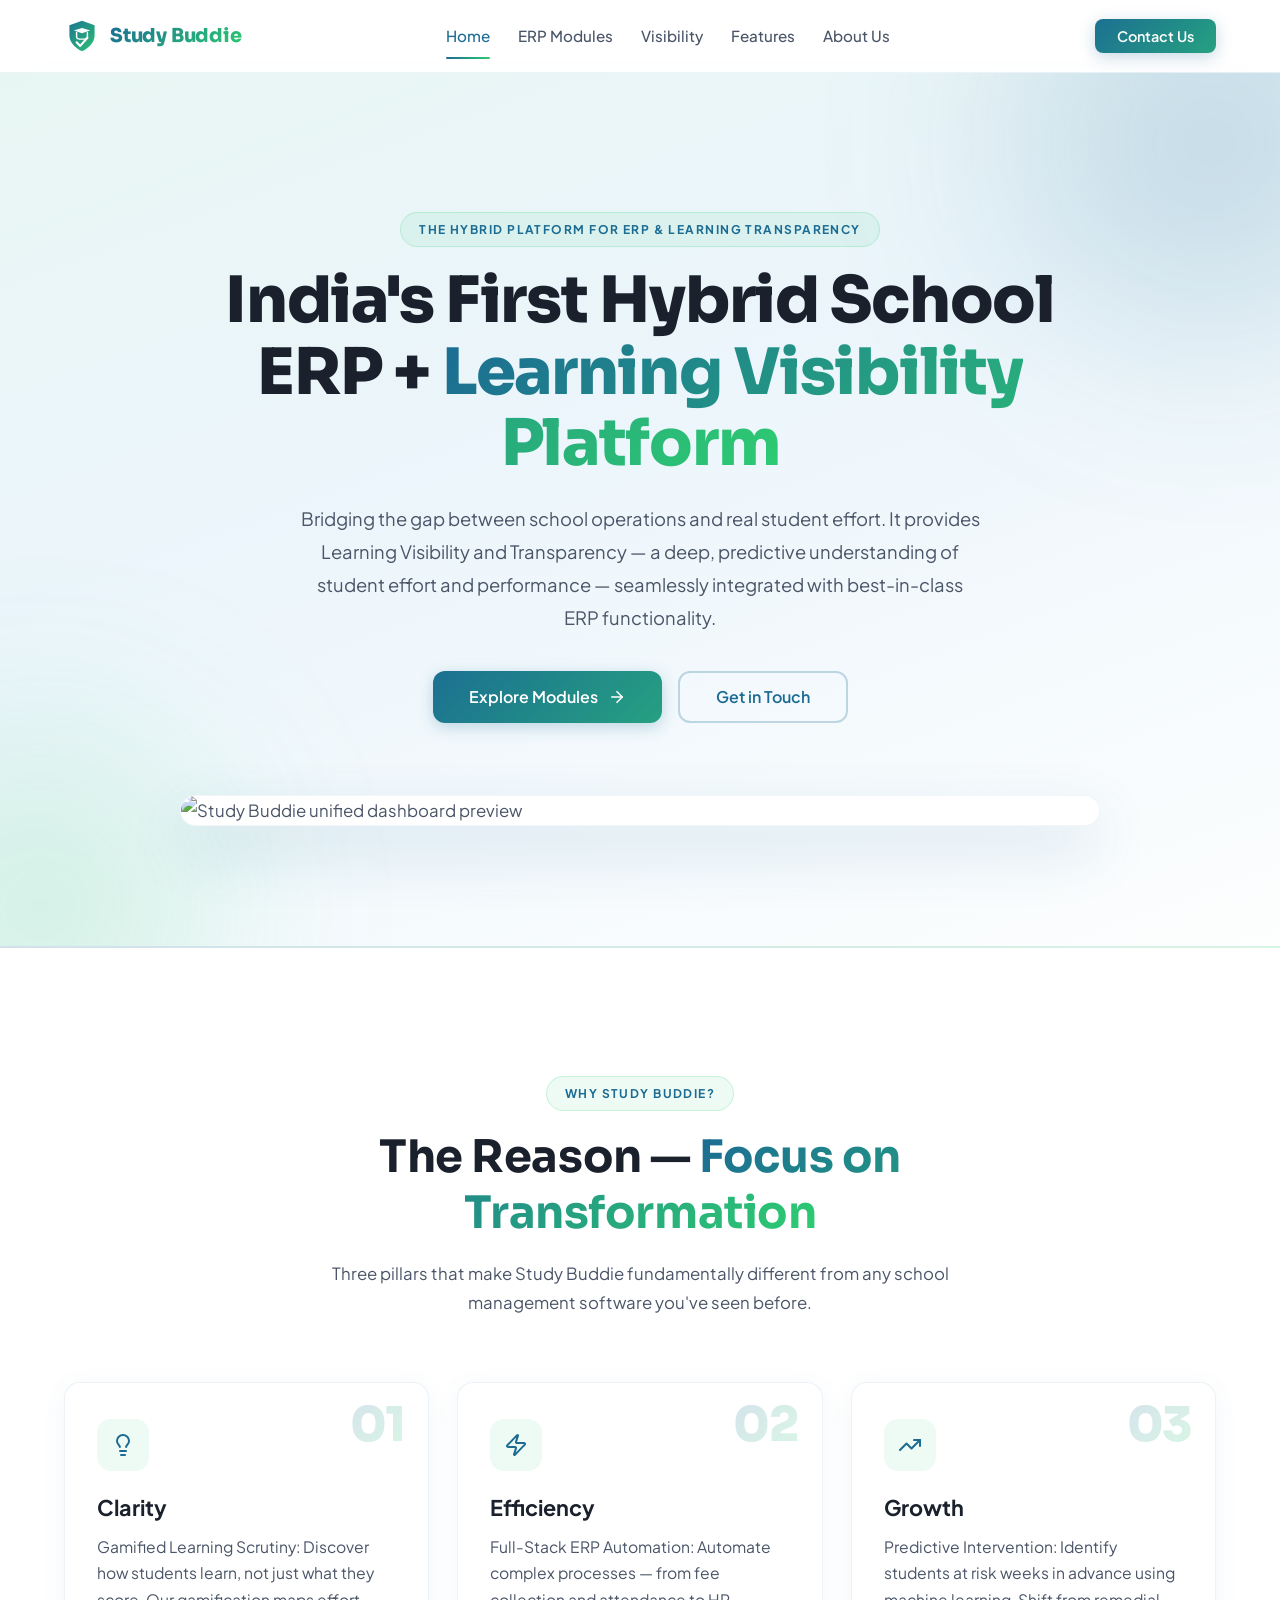
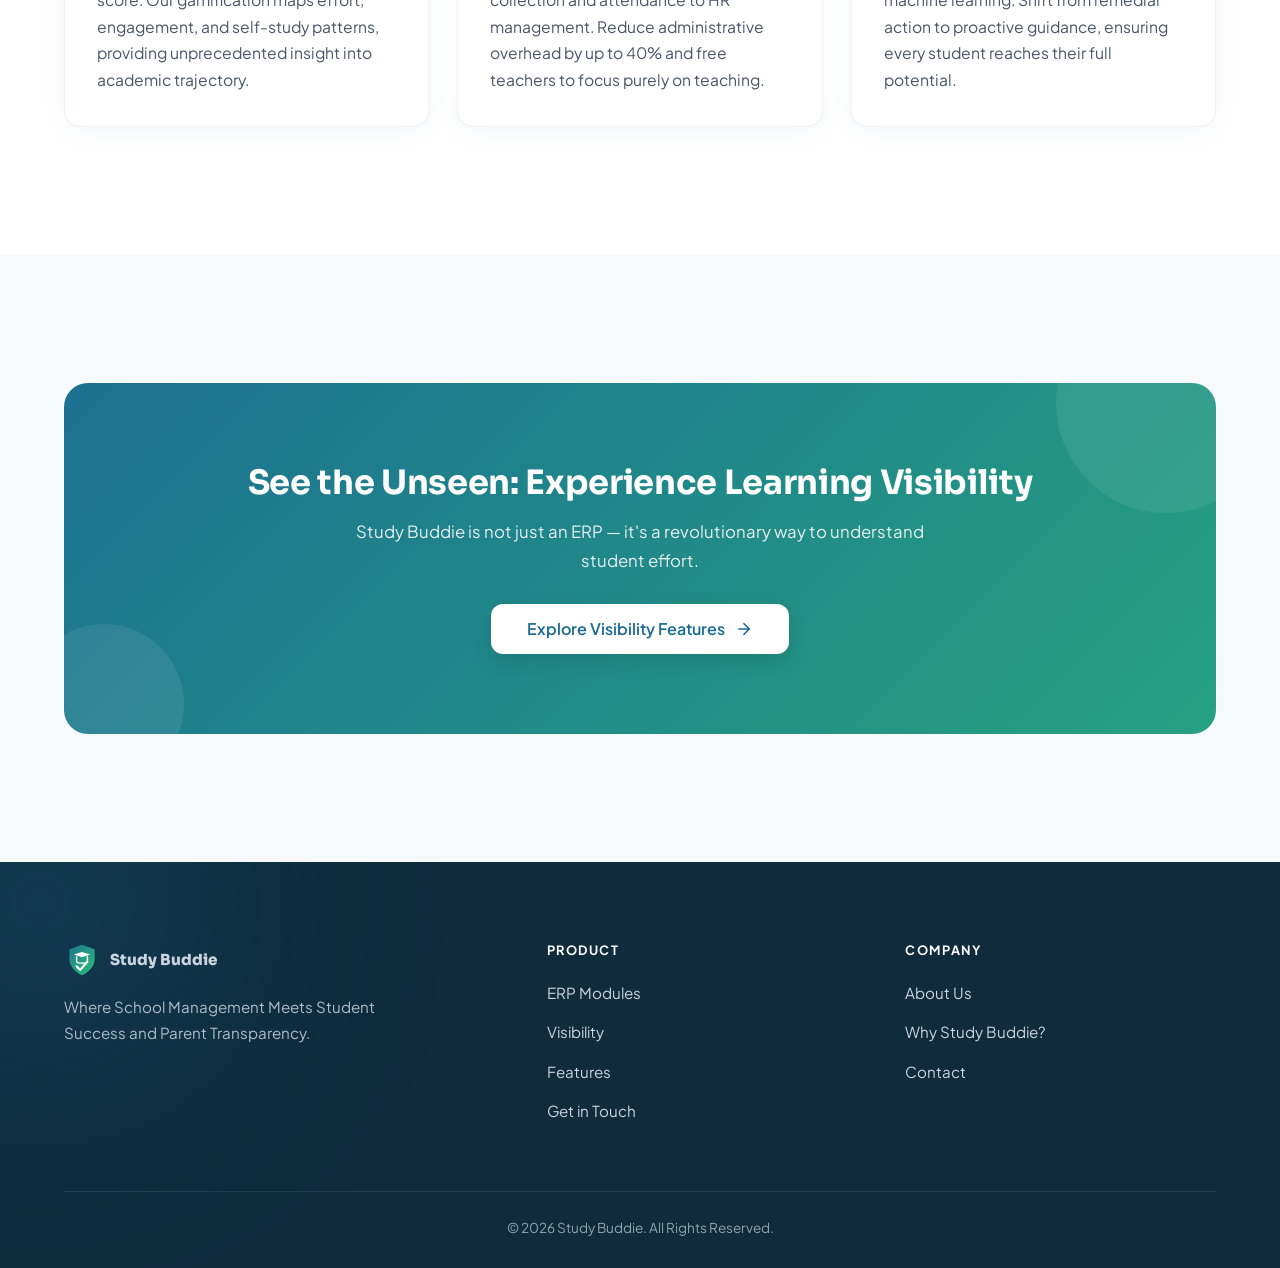
==== index.html @ caf09910 "Styles updated" ====
<!DOCTYPE html>
<html lang="en">
<head>
    <meta charset="UTF-8" />
    <meta name="viewport" content="width=device-width, initial-scale=1.0" />
    <title>Study Buddie | India's First Hybrid School ERP + Learning Visibility Platform</title>
    <meta name="description" content="India's first hybrid School ERP + Learning Visibility Platform, bridging the gap between school operations and real student effort for better clarity, efficiency, and growth." />
    <meta name="keywords" content="School ERP, Learning Visibility, Education Platform, Student Management, Parent Transparency, Predictive Analytics, India" />
    <meta name="theme-color" content="#1B6B93" />
    <link rel="canonical" href="index.html" />

    <meta property="og:type" content="website" />
    <meta property="og:title" content="Study Buddie | Hybrid School ERP + Learning Visibility" />
    <meta property="og:description" content="Bridging the gap between school operations and real student effort." />
    <meta name="twitter:card" content="summary_large_image" />
    <meta name="twitter:title" content="Study Buddie | Hybrid School ERP + Learning Visibility" />
    <meta name="twitter:description" content="India's first hybrid School ERP + Learning Visibility Platform." />

    <link rel="preconnect" href="https://fonts.googleapis.com" />
    <link rel="preconnect" href="https://fonts.gstatic.com" crossorigin />
    <link href="https://fonts.googleapis.com/css2?family=Plus+Jakarta+Sans:wght@400;500;600;700;800&family=Sora:wght@700;800&display=swap" rel="stylesheet" />
    <link rel="stylesheet" href="css/style.css" />
</head>
<body>
    <!-- NAVBAR -->
    <nav class="navbar" id="navbar" aria-label="Main navigation">
        <div class="container">
            <div class="nav-inner">
                <a href="index.html" class="nav-brand" aria-label="Study Buddie home">
                    <svg class="brand-mark" viewBox="0 0 40 40" fill="none" aria-hidden="true">
                        <defs>
                            <linearGradient id="sb-grad" x1="0" y1="0" x2="40" y2="40" gradientUnits="userSpaceOnUse">
                                <stop offset="0" stop-color="#1B6B93" />
                                <stop offset="1" stop-color="#2ECC71" />
                            </linearGradient>
                        </defs>
                        <path d="M20 3 L34 8 V19 C34 27 28 33.5 20 37 C12 33.5 6 27 6 19 V8 Z" fill="url(#sb-grad)" />
                        <path d="M20 11 L29 14 L20 17 L11 14 Z" fill="#fff" />
                        <path d="M14 16 V21 C14 22.5 16.5 23.5 20 23.5 C23.5 23.5 26 22.5 26 21 V16" stroke="#fff" stroke-width="1.6" fill="none" stroke-linecap="round" />
                        <path d="M14 27 L18 31 L26 22" stroke="#fff" stroke-width="2.4" stroke-linecap="round" stroke-linejoin="round" fill="none" />
                    </svg>
                    <span class="gradient-text">Study Buddie</span>
                </a>

                <div class="nav-links" id="navMenu">
                    <a href="index.html" class="nav-link is-active">Home</a>
                    <a href="erp.html" class="nav-link">ERP Modules</a>
                    <a href="visibility.html" class="nav-link">Visibility</a>
                    <a href="features.html" class="nav-link">Features</a>
                    <a href="about.html" class="nav-link">About Us</a>
                </div>

                <a href="contact.html" class="btn btn-primary nav-cta">Contact Us</a>

                <button class="nav-toggle" id="navToggle" aria-label="Toggle menu" aria-expanded="false">
                    <span></span><span></span><span></span>
                </button>
            </div>
        </div>
    </nav>

    <main>
        <!-- HERO -->
        <section class="hero hero--full">
            <span class="blob blob--blue blob--tr"></span>
            <span class="blob blob--green blob--bl"></span>

            <div class="container">
                <div class="hero-inner">
                    <span class="badge reveal" data-reveal-delay="100">The Hybrid Platform for ERP &amp; Learning Transparency</span>
                    <h1 class="hero-title reveal" data-reveal-delay="200">
                        India's First Hybrid School ERP +
                        <span class="gradient-text">Learning Visibility Platform</span>
                    </h1>
                    <p class="hero-subtitle reveal" data-reveal-delay="350">
                        Bridging the gap between school operations and real student effort. It provides Learning Visibility and Transparency &mdash; a deep, predictive understanding of student effort and performance &mdash; seamlessly integrated with best-in-class ERP functionality.
                    </p>
                    <div class="hero-actions reveal" data-reveal-delay="500">
                        <a href="erp.html" class="btn btn-primary">
                            Explore Modules
                            <svg class="arrow" width="18" height="18" viewBox="0 0 24 24" fill="none" stroke="currentColor" stroke-width="2.2" stroke-linecap="round" stroke-linejoin="round" aria-hidden="true"><path d="M5 12h14"/><path d="m12 5 7 7-7 7"/></svg>
                        </a>
                        <a href="contact.html" class="btn btn-outline">Get in Touch</a>
                    </div>
                </div>

                <div class="hero-image-wrap reveal-scale" data-reveal-delay="700">
                    <img src="images/Dashboard.webp" alt="Study Buddie unified dashboard preview" class="hero-image float" loading="eager" />
                </div>
            </div>
        </section>

        <div class="hero-divider"></div>

        <!-- WHY STUDY BUDDIE -->
        <section class="section section--white">
            <div class="container">
                <div class="section__head">
                    <span class="badge reveal">Why Study Buddie?</span>
                    <h2 class="section__title reveal" data-reveal-delay="120">
                        The Reason &mdash; <span class="gradient-text">Focus on Transformation</span>
                    </h2>
                    <p class="section__subtitle reveal" data-reveal-delay="220">
                        Three pillars that make Study Buddie fundamentally different from any school management software you've seen before.
                    </p>
                </div>

                <div class="why-grid" data-stagger>
                    <article class="why-card reveal">
                        <span class="why-num">01</span>
                        <span class="why-icon" aria-hidden="true">
                            <svg viewBox="0 0 24 24" fill="none" stroke="currentColor" stroke-width="2" stroke-linecap="round" stroke-linejoin="round"><path d="M9 18h6"/><path d="M10 22h4"/><path d="M15.09 14c.18-.98.65-1.74 1.41-2.5A4.65 4.65 0 0 0 18 8 6 6 0 0 0 6 8c0 1 .23 2.23 1.5 3.5A4.61 4.61 0 0 1 8.91 14"/></svg>
                        </span>
                        <h3 class="why-title">Clarity</h3>
                        <p class="why-text">Gamified Learning Scrutiny: Discover how students learn, not just what they score. Our gamification maps effort, engagement, and self-study patterns, providing unprecedented insight into academic trajectory.</p>
                    </article>

                    <article class="why-card reveal">
                        <span class="why-num">02</span>
                        <span class="why-icon" aria-hidden="true">
                            <svg viewBox="0 0 24 24" fill="none" stroke="currentColor" stroke-width="2" stroke-linecap="round" stroke-linejoin="round"><path d="M4 14a1 1 0 0 1-.78-1.63l9.9-10.2a.5.5 0 0 1 .86.46l-1.92 6.02A1 1 0 0 0 13 10h7a1 1 0 0 1 .78 1.63l-9.9 10.2a.5.5 0 0 1-.86-.46l1.92-6.02A1 1 0 0 0 11 14z"/></svg>
                        </span>
                        <h3 class="why-title">Efficiency</h3>
                        <p class="why-text">Full-Stack ERP Automation: Automate complex processes &mdash; from fee collection and attendance to HR management. Reduce administrative overhead by up to 40% and free teachers to focus purely on teaching.</p>
                    </article>

                    <article class="why-card reveal">
                        <span class="why-num">03</span>
                        <span class="why-icon" aria-hidden="true">
                            <svg viewBox="0 0 24 24" fill="none" stroke="currentColor" stroke-width="2" stroke-linecap="round" stroke-linejoin="round"><polyline points="22 7 13.5 15.5 8.5 10.5 2 17"/><polyline points="16 7 22 7 22 13"/></svg>
                        </span>
                        <h3 class="why-title">Growth</h3>
                        <p class="why-text">Predictive Intervention: Identify students at risk weeks in advance using machine learning. Shift from remedial action to proactive guidance, ensuring every student reaches their full potential.</p>
                    </article>
                </div>
            </div>
        </section>

        <!-- CTA BANNER -->
        <section class="section section--light">
            <div class="container">
                <div class="cta-banner reveal">
                    <h2>See the Unseen: Experience Learning Visibility</h2>
                    <p>Study Buddie is not just an ERP &mdash; it's a revolutionary way to understand student effort.</p>
                    <a href="visibility.html" class="btn btn-on-grad">
                        Explore Visibility Features
                        <svg class="arrow" width="18" height="18" viewBox="0 0 24 24" fill="none" stroke="currentColor" stroke-width="2.2" stroke-linecap="round" stroke-linejoin="round" aria-hidden="true"><path d="M5 12h14"/><path d="m12 5 7 7-7 7"/></svg>
                    </a>
                </div>
            </div>
        </section>
    </main>

    <!-- FOOTER -->
    <footer class="footer">
        <div class="container">
            <div class="footer-grid">
                <div class="footer-col">
                    <a href="index.html" class="footer-brand">
                        <svg class="brand-mark" viewBox="0 0 40 40" fill="none" aria-hidden="true">
                            <defs>
                                <linearGradient id="sb-grad-f" x1="0" y1="0" x2="40" y2="40" gradientUnits="userSpaceOnUse">
                                    <stop offset="0" stop-color="#1B6B93" />
                                    <stop offset="1" stop-color="#2ECC71" />
                                </linearGradient>
                            </defs>
                            <path d="M20 3 L34 8 V19 C34 27 28 33.5 20 37 C12 33.5 6 27 6 19 V8 Z" fill="url(#sb-grad-f)" />
                            <path d="M20 11 L29 14 L20 17 L11 14 Z" fill="#fff" />
                            <path d="M14 16 V21 C14 22.5 16.5 23.5 20 23.5 C23.5 23.5 26 22.5 26 21 V16" stroke="#fff" stroke-width="1.6" fill="none" stroke-linecap="round" />
                            <path d="M14 27 L18 31 L26 22" stroke="#fff" stroke-width="2.4" stroke-linecap="round" stroke-linejoin="round" fill="none" />
                        </svg>
                        Study Buddie
                    </a>
                    <p class="footer-tag">Where School Management Meets Student Success and Parent Transparency.</p>
                </div>
                <div class="footer-col">
                    <h4>Product</h4>
                    <ul>
                        <li><a href="erp.html">ERP Modules</a></li>
                        <li><a href="visibility.html">Visibility</a></li>
                        <li><a href="features.html">Features</a></li>
                        <li><a href="contact.html">Get in Touch</a></li>
                    </ul>
                </div>
                <div class="footer-col">
                    <h4>Company</h4>
                    <ul>
                        <li><a href="about.html">About Us</a></li>
                        <li><a href="about.html">Why Study Buddie?</a></li>
                        <li><a href="contact.html">Contact</a></li>
                    </ul>
                </div>
            </div>
            <div class="footer-bottom">
                &copy; <span id="year">2025</span> Study Buddie. All Rights Reserved.
            </div>
        </div>
    </footer>

    <script src="js/main.js" defer></script>
</body>
</html>
---- css/style.css ----
/* =========================================================
   Study Buddie — Global Stylesheet
   Brand: Blue (#1B6B93) → Green (#2ECC71) gradient
   ========================================================= */

/* ---------- Reset ---------- */
*,
*::before,
*::after {
    box-sizing: border-box;
    margin: 0;
    padding: 0;
}

html {
    scroll-behavior: smooth;
    -webkit-text-size-adjust: 100%;
}

img,
svg {
    display: block;
    max-width: 100%;
    height: auto;
}

a {
    color: inherit;
    text-decoration: none;
}

button {
    font-family: inherit;
    cursor: pointer;
    border: none;
    background: none;
}

ul {
    list-style: none;
}

/* ---------- Design Tokens ---------- */
:root {
    --primary-blue: #1B6B93;
    --primary-green: #2ECC71;

    --gradient-main: linear-gradient(135deg, #1B6B93 0%, #2ECC71 100%);
    --gradient-subtle: linear-gradient(135deg, #1B6B93 0%, #27AE60 50%, #2ECC71 100%);
    --gradient-hero: linear-gradient(160deg, #E8F6F3 0%, #EBF5FB 40%, #FDFEFE 100%);
    --gradient-glass: linear-gradient(135deg, rgba(27,107,147,0.03) 0%, rgba(46,204,113,0.03) 100%);

    --dark-heading: #1A202C;
    --dark-body: #4A5568;
    --muted-text: #A0AEC0;

    --section-bg-light: #F7FAFC;
    --section-bg-white: #FFFFFF;

    --card-bg: #FFFFFF;
    --card-border: rgba(27, 107, 147, 0.08);
    --card-shadow: 0 4px 24px rgba(27, 107, 147, 0.06);
    --card-shadow-hover: 0 12px 40px rgba(27, 107, 147, 0.12);

    --success-green: #2ECC71;
    --success-green-light: rgba(46, 204, 113, 0.08);

    --footer-bg: #0F2B3C;
    --footer-text: #CBD5E0;

    --radius-card: 16px;
    --radius-btn: 12px;
    --radius-pill: 100px;

    --container-w: 1200px;

    --ease-out-soft: cubic-bezier(0.16, 1, 0.3, 1);
    --ease-out-cta: cubic-bezier(0.25, 0.46, 0.45, 0.94);
}

/* ---------- Base ---------- */
body {
    font-family: 'Plus Jakarta Sans', system-ui, -apple-system, Segoe UI, Roboto, sans-serif;
    font-size: 1.05rem;
    line-height: 1.75;
    color: var(--dark-body);
    background: #fff;
    -webkit-font-smoothing: antialiased;
    -moz-osx-font-smoothing: grayscale;
    overflow-x: hidden;
    animation: pageIn 0.6s ease forwards;
}

@keyframes pageIn {
    from { opacity: 0; }
    to   { opacity: 1; }
}

h1, h2, h3, h4, h5, h6 {
    color: var(--dark-heading);
    font-weight: 700;
    line-height: 1.25;
}

p { margin: 0; }

::selection {
    background: rgba(27, 107, 147, 0.15);
    color: var(--primary-blue);
}

/* ---------- Layout helpers ---------- */
.container {
    width: 100%;
    max-width: var(--container-w);
    margin: 0 auto;
    padding: 0 24px;
}

.section {
    padding: clamp(80px, 10vw, 140px) 0;
    position: relative;
    overflow: hidden;
}

.section--light { background: var(--section-bg-light); }
.section--white { background: var(--section-bg-white); }

.section__head {
    text-align: center;
    max-width: 720px;
    margin: 0 auto 64px;
}

.section__head .badge { margin-bottom: 18px; }

.section__title {
    font-family: 'Sora', 'Plus Jakarta Sans', sans-serif;
    font-size: clamp(1.8rem, 3.5vw, 2.8rem);
    font-weight: 700;
    line-height: 1.25;
    letter-spacing: -0.01em;
    margin-bottom: 18px;
}

.section__subtitle {
    font-size: 1.05rem;
    color: var(--dark-body);
    line-height: 1.75;
    max-width: 680px;
    margin: 0 auto;
}

/* Decorative blobs */
.blob {
    position: absolute;
    border-radius: 50%;
    filter: blur(100px);
    pointer-events: none;
    z-index: 0;
}
.blob--blue {
    background: rgba(27, 107, 147, 0.18);
}
.blob--green {
    background: rgba(46, 204, 113, 0.18);
}
.blob--tr { top: -120px; right: -120px; width: 380px; height: 380px; }
.blob--bl { bottom: -120px; left: -120px; width: 320px; height: 320px; }
.blob--small { width: 220px; height: 220px; }

/* ---------- Typography helpers ---------- */
.gradient-text {
    background: linear-gradient(135deg, #1B6B93, #2ECC71);
    -webkit-background-clip: text;
    -webkit-text-fill-color: transparent;
    background-clip: text;
    color: transparent;
}

.eyebrow {
    font-size: 0.8rem;
    font-weight: 600;
    text-transform: uppercase;
    letter-spacing: 0.12em;
    color: var(--primary-blue);
}

/* Pill badge */
.badge {
    display: inline-flex;
    align-items: center;
    gap: 8px;
    background: var(--success-green-light);
    color: var(--primary-blue);
    font-size: 0.75rem;
    font-weight: 700;
    text-transform: uppercase;
    letter-spacing: 0.12em;
    padding: 6px 18px;
    border-radius: var(--radius-pill);
    border: 1px solid rgba(46, 204, 113, 0.2);
    animation: glowPulse 2.6s ease-in-out infinite;
}

@keyframes glowPulse {
    0%, 100% { box-shadow: 0 0 0 0 rgba(46, 204, 113, 0.30); }
    50%      { box-shadow: 0 0 0 12px rgba(46, 204, 113, 0.00); }
}

/* ---------- Buttons ---------- */
.btn {
    display: inline-flex;
    align-items: center;
    justify-content: center;
    gap: 10px;
    padding: 16px 36px;
    border-radius: var(--radius-btn);
    font-weight: 600;
    font-size: 1rem;
    line-height: 1;
    cursor: pointer;
    transition: transform 0.4s var(--ease-out-cta),
                box-shadow 0.4s var(--ease-out-cta),
                background-position 0.6s ease,
                color 0.3s ease;
    position: relative;
    overflow: hidden;
    white-space: nowrap;
}

.btn-primary {
    background: linear-gradient(135deg, #1B6B93 0%, #2ECC71 100%);
    background-size: 200% 200%;
    background-position: 0% 50%;
    color: #fff;
    box-shadow: 0 4px 16px rgba(27, 107, 147, 0.25);
}

.btn-primary::before {
    content: '';
    position: absolute;
    top: 0;
    left: -120%;
    width: 60%;
    height: 100%;
    background: linear-gradient(120deg, transparent, rgba(255, 255, 255, 0.35), transparent);
    transform: skewX(-20deg);
    transition: left 0.7s ease;
}

.btn-primary:hover {
    transform: translateY(-3px);
    box-shadow: 0 10px 32px rgba(27, 107, 147, 0.35);
    background-position: 100% 50%;
}

.btn-primary:hover::before { left: 130%; }

.btn-primary:active { transform: translateY(-1px) scale(0.99); }

.btn-outline {
    background: transparent;
    color: var(--primary-blue);
    border: 2px solid rgba(27, 107, 147, 0.25);
}

.btn-outline:hover {
    background: var(--gradient-glass);
    border-color: var(--primary-blue);
    transform: translateY(-2px);
    box-shadow: 0 6px 20px rgba(27, 107, 147, 0.10);
}

.btn-on-grad {
    background: #fff;
    color: var(--primary-blue);
    box-shadow: 0 6px 20px rgba(0, 0, 0, 0.12);
}

.btn-on-grad:hover {
    transform: translateY(-3px) scale(1.02);
    box-shadow: 0 12px 32px rgba(0, 0, 0, 0.18);
}

.btn-block { width: 100%; }

.btn .arrow { transition: transform 0.3s ease; }
.btn:hover .arrow { transform: translateX(4px); }

/* "Learn More" gradient link */
.link-arrow {
    display: inline-flex;
    align-items: center;
    gap: 8px;
    font-weight: 600;
    background: linear-gradient(135deg, #1B6B93, #2ECC71);
    -webkit-background-clip: text;
    -webkit-text-fill-color: transparent;
    background-clip: text;
    transition: gap 0.3s ease;
}
.link-arrow svg { stroke: var(--primary-green); transition: transform 0.3s ease; }
.link-arrow:hover { gap: 14px; }
.link-arrow:hover svg { transform: translateX(4px); }

/* ---------- Reveal animations ---------- */
.reveal {
    opacity: 0;
    transform: translateY(40px);
    transition: opacity 0.8s var(--ease-out-soft),
                transform 0.8s var(--ease-out-soft);
}
.reveal.visible {
    opacity: 1;
    transform: translateY(0);
}

.reveal-left {
    opacity: 0;
    transform: translateX(-40px);
    transition: opacity 0.8s var(--ease-out-soft),
                transform 0.8s var(--ease-out-soft);
}
.reveal-left.visible {
    opacity: 1;
    transform: translateX(0);
}

.reveal-right {
    opacity: 0;
    transform: translateX(40px);
    transition: opacity 0.8s var(--ease-out-soft),
                transform 0.8s var(--ease-out-soft);
}
.reveal-right.visible {
    opacity: 1;
    transform: translateX(0);
}

.reveal-scale {
    opacity: 0;
    transform: scale(0.94);
    transition: opacity 0.8s var(--ease-out-soft),
                transform 0.8s var(--ease-out-soft);
}
.reveal-scale.visible {
    opacity: 1;
    transform: scale(1);
}

/* ---------- Float animation ---------- */
@keyframes float {
    0%, 100% { transform: translateY(0); }
    50%      { transform: translateY(-14px); }
}
.float { animation: float 5s ease-in-out infinite; }

/* ---------- Navbar ---------- */
.navbar {
    position: fixed;
    top: 0;
    left: 0;
    width: 100%;
    z-index: 1000;
    background: rgba(255, 255, 255, 0.78);
    backdrop-filter: saturate(180%) blur(20px);
    -webkit-backdrop-filter: saturate(180%) blur(20px);
    border-bottom: 1px solid rgba(27, 107, 147, 0.06);
    transition: box-shadow 0.3s ease, background 0.3s ease;
}
.navbar.is-scrolled {
    background: rgba(255, 255, 255, 0.92);
    box-shadow: 0 2px 20px rgba(0, 0, 0, 0.06);
}
.nav-inner {
    display: flex;
    align-items: center;
    justify-content: space-between;
    height: 72px;
}
.nav-brand {
    display: inline-flex;
    align-items: center;
    gap: 10px;
    font-family: 'Sora', 'Plus Jakarta Sans', sans-serif;
    font-weight: 800;
    font-size: 1.2rem;
    letter-spacing: -0.01em;
}
.nav-brand .brand-mark {
    width: 36px;
    height: 36px;
    flex: 0 0 36px;
}
.nav-links {
    display: flex;
    align-items: center;
    gap: 28px;
}
.nav-link {
    position: relative;
    color: var(--dark-body);
    font-weight: 500;
    font-size: 0.95rem;
    padding: 6px 0;
    transition: color 0.25s ease;
}
.nav-link::after {
    content: '';
    position: absolute;
    left: 0;
    bottom: -4px;
    width: 100%;
    height: 2px;
    background: var(--gradient-main);
    transform: scaleX(0);
    transform-origin: left center;
    transition: transform 0.35s var(--ease-out-soft);
    border-radius: 2px;
}
.nav-link:hover,
.nav-link.is-active {
    color: var(--primary-blue);
}
.nav-link:hover::after,
.nav-link.is-active::after {
    transform: scaleX(1);
}
.nav-cta {
    padding: 10px 22px;
    border-radius: 8px;
    font-size: 0.9rem;
}

/* Hamburger */
.nav-toggle {
    display: none;
    width: 40px;
    height: 40px;
    position: relative;
    z-index: 1100;
}
.nav-toggle span {
    position: absolute;
    left: 9px;
    right: 9px;
    height: 2px;
    background: var(--dark-heading);
    border-radius: 2px;
    transition: transform 0.4s var(--ease-out-cta), top 0.3s ease, opacity 0.2s ease;
}
.nav-toggle span:nth-child(1) { top: 13px; }
.nav-toggle span:nth-child(2) { top: 19px; }
.nav-toggle span:nth-child(3) { top: 25px; }
.nav-toggle.is-open span:nth-child(1) { top: 19px; transform: rotate(45deg); }
.nav-toggle.is-open span:nth-child(2) { opacity: 0; }
.nav-toggle.is-open span:nth-child(3) { top: 19px; transform: rotate(-45deg); }

/* Push content below fixed nav */
main { padding-top: 72px; }

/* ---------- Hero ---------- */
.hero {
    position: relative;
    background: var(--gradient-hero);
    padding: clamp(80px, 12vw, 140px) 0 clamp(60px, 10vw, 120px);
    overflow: hidden;
}
.hero--full {
    min-height: calc(100vh - 72px);
    display: flex;
    align-items: center;
}
.hero--compact {
    min-height: 50vh;
    display: flex;
    align-items: center;
    padding: clamp(80px, 10vw, 120px) 0 clamp(60px, 8vw, 100px);
}

.hero-inner {
    position: relative;
    z-index: 2;
    text-align: center;
    max-width: 880px;
    margin: 0 auto;
}

.hero-title {
    font-family: 'Sora', 'Plus Jakarta Sans', sans-serif;
    font-size: clamp(2.2rem, 5vw, 4rem);
    font-weight: 800;
    line-height: 1.12;
    letter-spacing: -0.02em;
    margin: 18px 0 22px;
}

.hero-subtitle {
    font-size: clamp(1rem, 1.6vw, 1.15rem);
    color: var(--dark-body);
    line-height: 1.8;
    max-width: 680px;
    margin: 0 auto 36px;
}

.hero-actions {
    display: inline-flex;
    flex-wrap: wrap;
    justify-content: center;
    gap: 16px;
}

.hero-image-wrap {
    position: relative;
    z-index: 2;
    max-width: 920px;
    margin: 72px auto 0;
}
.hero-image {
    width: 100%;
    border-radius: var(--radius-card);
    box-shadow: 0 24px 60px rgba(27, 107, 147, 0.16);
    background: #fff;
    border: 1px solid rgba(27, 107, 147, 0.06);
}

.hero-divider {
    height: 2px;
    width: 100%;
    background: var(--gradient-main);
    opacity: 0.2;
}

/* ---------- 3-column "Why" cards ---------- */
.why-grid {
    display: grid;
    grid-template-columns: repeat(3, 1fr);
    gap: 28px;
}

.why-card {
    position: relative;
    background: var(--card-bg);
    border: 1px solid var(--card-border);
    border-radius: var(--radius-card);
    padding: 36px 32px 32px;
    overflow: hidden;
    transition: transform 0.4s var(--ease-out-cta),
                box-shadow 0.4s var(--ease-out-cta),
                border-color 0.3s ease;
    box-shadow: var(--card-shadow);
}
.why-card::before {
    content: '';
    position: absolute;
    inset: 0 0 auto 0;
    height: 3px;
    background: var(--gradient-main);
    transform: scaleX(0);
    transform-origin: left center;
    transition: transform 0.45s var(--ease-out-cta);
}
.why-card:hover {
    transform: translateY(-8px);
    box-shadow: var(--card-shadow-hover);
}
.why-card:hover::before { transform: scaleX(1); }
.why-card:hover .why-icon { transform: scale(1.08); }

.why-card .why-num {
    position: absolute;
    top: 18px;
    right: 24px;
    font-family: 'Sora', sans-serif;
    font-size: 3rem;
    font-weight: 800;
    line-height: 1;
    background: linear-gradient(135deg, #1B6B93, #2ECC71);
    -webkit-background-clip: text;
    -webkit-text-fill-color: transparent;
    background-clip: text;
    opacity: 0.18;
    letter-spacing: -0.04em;
}

.why-icon {
    width: 52px;
    height: 52px;
    display: inline-flex;
    align-items: center;
    justify-content: center;
    border-radius: 14px;
    background: var(--success-green-light);
    color: var(--primary-blue);
    margin-bottom: 22px;
    transition: transform 0.4s var(--ease-out-cta), background 0.3s ease;
}
.why-icon svg { width: 24px; height: 24px; }

.why-title {
    font-size: 1.35rem;
    font-weight: 700;
    line-height: 1.35;
    margin-bottom: 12px;
}
.why-text {
    font-size: 0.98rem;
    color: var(--dark-body);
    line-height: 1.7;
}

/* ---------- CTA banner ---------- */
.cta-banner {
    position: relative;
    background: var(--gradient-main);
    background-size: 200% 200%;
    background-position: 0% 50%;
    color: #fff;
    border-radius: 24px;
    padding: clamp(48px, 7vw, 80px) clamp(28px, 6vw, 64px);
    text-align: center;
    overflow: hidden;
    transition: background-position 0.8s ease;
}
.cta-banner:hover { background-position: 100% 50%; }

.cta-banner::before,
.cta-banner::after {
    content: '';
    position: absolute;
    border-radius: 50%;
    background: rgba(255, 255, 255, 0.08);
    pointer-events: none;
    animation: float 9s ease-in-out infinite;
}
.cta-banner::before {
    width: 220px; height: 220px;
    top: -90px; right: -60px;
}
.cta-banner::after {
    width: 160px; height: 160px;
    bottom: -50px; left: -40px;
    animation-delay: -3s;
}

.cta-banner h2 {
    color: #fff;
    font-family: 'Sora', sans-serif;
    font-size: clamp(1.6rem, 3vw, 2.1rem);
    font-weight: 700;
    line-height: 1.2;
    letter-spacing: -0.01em;
    margin-bottom: 14px;
    position: relative;
    z-index: 2;
}
.cta-banner p {
    color: rgba(255, 255, 255, 0.88);
    max-width: 580px;
    margin: 0 auto 28px;
    position: relative;
    z-index: 2;
    font-size: 1.05rem;
}
.cta-banner .btn { position: relative; z-index: 2; }

/* ---------- Module / Feature alternating ---------- */
.module {
    padding: clamp(80px, 10vw, 130px) 0;
    position: relative;
    overflow: hidden;
}
.module--light { background: var(--section-bg-light); }

.module-grid {
    display: grid;
    grid-template-columns: 1fr 1fr;
    gap: 60px;
    align-items: center;
}
.module--reverse .module-grid {
    grid-template-areas: "text image";
}
.module--reverse .module-grid .module-text { grid-area: text; }
.module--reverse .module-grid .module-image { grid-area: image; }

.module-image {
    position: relative;
    border-radius: var(--radius-card);
    overflow: hidden;
    box-shadow: 0 16px 48px rgba(27, 107, 147, 0.10);
    background: #fff;
    border: 1px solid rgba(27, 107, 147, 0.06);
    transition: transform 0.5s var(--ease-out-cta);
}
.module-image:hover { transform: scale(1.02); }
.module-image img {
    width: 100%;
    height: 100%;
    object-fit: cover;
    aspect-ratio: 4 / 3;
}

.module-text {
    position: relative;
    padding: 8px 0;
}

.module-text .badge { margin-bottom: 18px; }

.module-title {
    font-family: 'Sora', sans-serif;
    font-size: clamp(1.5rem, 2.6vw, 2rem);
    font-weight: 700;
    line-height: 1.25;
    letter-spacing: -0.01em;
    margin-bottom: 16px;
}

.module-desc {
    color: var(--dark-body);
    font-size: 1rem;
    line-height: 1.8;
    margin-bottom: 24px;
}

.feature-list {
    margin-bottom: 28px;
}
.feature-list li {
    display: flex;
    gap: 14px;
    align-items: flex-start;
    padding: 7px 0;
    font-size: 0.97rem;
    font-weight: 500;
    color: var(--dark-heading);
    line-height: 1.6;
}
.feature-list .check {
    flex: 0 0 24px;
    width: 24px;
    height: 24px;
    border-radius: 50%;
    background: var(--success-green-light);
    color: var(--success-green);
    display: inline-flex;
    align-items: center;
    justify-content: center;
    margin-top: 2px;
}
.feature-list .check svg { width: 14px; height: 14px; stroke-width: 3; }

.module--watermark { position: relative; }
.module-watermark {
    position: absolute;
    top: -10px;
    right: 0;
    font-family: 'Sora', sans-serif;
    font-size: 8rem;
    font-weight: 800;
    line-height: 1;
    background: linear-gradient(135deg, #1B6B93, #2ECC71);
    -webkit-background-clip: text;
    -webkit-text-fill-color: transparent;
    background-clip: text;
    opacity: 0.06;
    pointer-events: none;
    letter-spacing: -0.05em;
    z-index: 0;
}
.module-text > * { position: relative; z-index: 1; }

/* ---------- Features grid ---------- */
.features-grid {
    display: grid;
    grid-template-columns: repeat(3, 1fr);
    gap: 28px;
}

.feature-card {
    position: relative;
    background: var(--card-bg);
    border: 1px solid var(--card-border);
    border-radius: var(--radius-card);
    padding: 36px 28px 32px;
    transition: transform 0.4s var(--ease-out-cta),
                box-shadow 0.4s var(--ease-out-cta);
    box-shadow: var(--card-shadow);
}
.feature-card:hover {
    transform: translateY(-6px);
    box-shadow: var(--card-shadow-hover);
}
.feature-card:hover .feature-icon {
    background: var(--gradient-main);
    color: #fff;
}

.feature-icon {
    width: 56px;
    height: 56px;
    display: inline-flex;
    align-items: center;
    justify-content: center;
    border-radius: 14px;
    background: linear-gradient(135deg, rgba(27,107,147,0.06) 0%, rgba(46,204,113,0.06) 100%);
    color: var(--primary-blue);
    margin-bottom: 22px;
    transition: background 0.4s ease, color 0.4s ease, transform 0.4s var(--ease-out-cta);
}
.feature-icon svg { width: 24px; height: 24px; }

.feature-card h3 {
    font-size: 1.15rem;
    font-weight: 700;
    margin-bottom: 10px;
    line-height: 1.35;
}
.feature-card p {
    font-size: 0.92rem;
    color: var(--dark-body);
    line-height: 1.7;
}

/* ---------- About ---------- */
.story {
    max-width: 800px;
    margin: 0 auto;
    position: relative;
    text-align: left;
}
.story::before {
    content: '\201C';
    position: absolute;
    top: -80px;
    left: -30px;
    font-family: 'Sora', serif;
    font-size: 12rem;
    line-height: 1;
    background: linear-gradient(135deg, #1B6B93, #2ECC71);
    -webkit-background-clip: text;
    -webkit-text-fill-color: transparent;
    background-clip: text;
    opacity: 0.08;
    pointer-events: none;
}
.story p {
    font-size: 1.1rem;
    line-height: 1.85;
    color: var(--dark-body);
    margin-bottom: 22px;
    position: relative;
    z-index: 1;
}

.mv-grid {
    display: grid;
    grid-template-columns: 1fr 1fr;
    gap: 28px;
}
.mv-card {
    background: var(--card-bg);
    border: 1px solid var(--card-border);
    border-radius: var(--radius-card);
    padding: 36px;
    box-shadow: var(--card-shadow);
    position: relative;
    transition: transform 0.4s var(--ease-out-cta), box-shadow 0.4s var(--ease-out-cta);
}
.mv-card::before {
    content: '';
    position: absolute;
    top: 0; bottom: 0; left: 0;
    width: 4px;
    border-radius: 4px 0 0 4px;
    transition: background 0.4s ease;
}
.mv-card--mission::before { background: var(--primary-blue); }
.mv-card--vision::before  { background: var(--primary-green); }
.mv-card:hover {
    transform: translateY(-6px);
    box-shadow: var(--card-shadow-hover);
}
.mv-card:hover::before { background: var(--gradient-main); }

.mv-icon {
    width: 48px;
    height: 48px;
    display: inline-flex;
    align-items: center;
    justify-content: center;
    border-radius: 12px;
    background: var(--success-green-light);
    color: var(--primary-blue);
    margin-bottom: 18px;
}
.mv-icon svg { width: 22px; height: 22px; }
.mv-label {
    font-size: 0.78rem;
    font-weight: 700;
    text-transform: uppercase;
    letter-spacing: 0.12em;
    color: var(--primary-blue);
    margin-bottom: 8px;
}
.mv-card h3 {
    font-family: 'Sora', sans-serif;
    font-size: 1.4rem;
    font-weight: 700;
    margin-bottom: 12px;
}
.mv-card p {
    font-size: 0.98rem;
    color: var(--dark-body);
    line-height: 1.75;
}

.founder {
    text-align: center;
    max-width: 480px;
    margin: 0 auto;
}
.founder-photo {
    width: 160px;
    height: 160px;
    margin: 0 auto 24px;
    border-radius: 50%;
    overflow: hidden;
    padding: 4px;
    background: var(--gradient-main);
    box-shadow: 0 8px 32px rgba(27, 107, 147, 0.18);
}
.founder-photo img {
    width: 100%;
    height: 100%;
    object-fit: cover;
    border-radius: 50%;
    background: #fff;
}
.founder-name {
    font-family: 'Sora', sans-serif;
    font-size: 1.5rem;
    font-weight: 700;
    margin-bottom: 4px;
}
.founder-role {
    color: var(--muted-text);
    font-size: 0.95rem;
    margin-bottom: 18px;
}
.founder-quote {
    font-style: italic;
    font-size: 1.05rem;
    background: linear-gradient(135deg, #1B6B93, #2ECC71);
    -webkit-background-clip: text;
    -webkit-text-fill-color: transparent;
    background-clip: text;
    margin-bottom: 22px;
}
.founder-social {
    display: inline-flex;
    align-items: center;
    justify-content: center;
    width: 40px;
    height: 40px;
    border-radius: 50%;
    background: var(--gradient-main);
    color: #fff;
    transition: transform 0.3s ease, box-shadow 0.3s ease;
}
.founder-social:hover {
    transform: scale(1.1);
    box-shadow: 0 8px 24px rgba(27, 107, 147, 0.28);
}
.founder-social svg { width: 18px; height: 18px; }

/* ---------- Contact ---------- */
.contact-grid {
    display: grid;
    grid-template-columns: 1.15fr 0.85fr;
    gap: 36px;
    align-items: start;
}

.contact-card {
    background: #fff;
    border: 1px solid var(--card-border);
    border-radius: var(--radius-card);
    padding: 40px;
    box-shadow: var(--card-shadow);
}

.contact-card h3 {
    font-family: 'Sora', sans-serif;
    font-size: 1.5rem;
    font-weight: 700;
    margin-bottom: 8px;
}
.contact-card .lede {
    color: var(--dark-body);
    margin-bottom: 28px;
    font-size: 0.95rem;
}

.field { margin-bottom: 18px; }
.field label {
    display: block;
    font-size: 0.85rem;
    font-weight: 600;
    color: var(--dark-heading);
    margin-bottom: 8px;
    letter-spacing: 0.01em;
}
.input,
.textarea {
    width: 100%;
    padding: 15px 18px;
    border: 2px solid rgba(27, 107, 147, 0.10);
    border-radius: 12px;
    font-family: inherit;
    font-size: 1rem;
    color: var(--dark-heading);
    background: #fff;
    transition: border-color 0.25s ease, box-shadow 0.25s ease, background 0.25s ease;
}
.textarea {
    min-height: 140px;
    resize: vertical;
    line-height: 1.6;
}
.input::placeholder,
.textarea::placeholder { color: var(--muted-text); }
.input:focus,
.textarea:focus {
    outline: none;
    border-color: var(--primary-blue);
    box-shadow: 0 0 0 4px rgba(27, 107, 147, 0.08);
}

.form-status {
    margin-top: 12px;
    font-size: 0.9rem;
    color: var(--success-green);
    min-height: 1.2em;
}

.info-card {
    background: var(--gradient-hero);
    border: 1px solid var(--card-border);
    border-radius: var(--radius-card);
    padding: 40px;
    box-shadow: var(--card-shadow);
}
.info-card h3 {
    font-family: 'Sora', sans-serif;
    font-size: 1.4rem;
    font-weight: 700;
    margin-bottom: 28px;
}

.info-item {
    display: flex;
    gap: 18px;
    align-items: flex-start;
    padding: 14px 0;
    border-bottom: 1px solid rgba(27, 107, 147, 0.08);
}
.info-item:last-child { border-bottom: none; }

.info-ico {
    flex: 0 0 48px;
    width: 48px;
    height: 48px;
    border-radius: 50%;
    background: var(--gradient-main);
    color: #fff;
    display: inline-flex;
    align-items: center;
    justify-content: center;
    box-shadow: 0 6px 18px rgba(27, 107, 147, 0.20);
}
.info-ico svg { width: 20px; height: 20px; }

.info-label {
    font-size: 0.78rem;
    font-weight: 700;
    text-transform: uppercase;
    letter-spacing: 0.10em;
    color: var(--muted-text);
    margin-bottom: 4px;
}
.info-value {
    font-weight: 600;
    color: var(--dark-heading);
    font-size: 1.02rem;
    line-height: 1.45;
    transition: color 0.2s ease;
}
a.info-value:hover { color: var(--primary-blue); }

/* ---------- Footer ---------- */
.footer {
    background: var(--footer-bg);
    color: var(--footer-text);
    padding: 80px 0 28px;
    position: relative;
    overflow: hidden;
}
.footer::before {
    content: '';
    position: absolute;
    top: -120px;
    left: -120px;
    width: 320px;
    height: 320px;
    background: rgba(27, 107, 147, 0.35);
    border-radius: 50%;
    filter: blur(120px);
    pointer-events: none;
}
.footer-grid {
    display: grid;
    grid-template-columns: 1.4fr 1fr 1fr;
    gap: 48px;
    position: relative;
    z-index: 1;
    margin-bottom: 56px;
}
.footer-brand {
    display: inline-flex;
    align-items: center;
    gap: 10px;
    color: #fff;
    font-family: 'Sora', sans-serif;
    font-weight: 800;
    font-size: 1.2rem;
    margin-bottom: 16px;
}
.footer-brand .brand-mark { width: 36px; height: 36px; }
.footer-tag {
    color: var(--footer-text);
    line-height: 1.7;
    max-width: 320px;
    font-size: 0.95rem;
    opacity: 0.85;
}

.footer-col h4 {
    color: #fff;
    font-size: 0.8rem;
    font-weight: 700;
    text-transform: uppercase;
    letter-spacing: 0.12em;
    margin-bottom: 20px;
}
.footer-col ul li { margin-bottom: 10px; }
.footer-col a {
    color: var(--footer-text);
    font-size: 0.95rem;
    transition: color 0.25s ease;
}
.footer-col a:hover { color: #fff; }

.footer-bottom {
    border-top: 1px solid rgba(255, 255, 255, 0.08);
    padding-top: 24px;
    text-align: center;
    font-size: 0.85rem;
    color: rgba(203, 213, 224, 0.7);
    position: relative;
    z-index: 1;
}

/* ---------- Responsive ---------- */
@media (max-width: 1024px) {
    .why-grid,
    .features-grid {
        grid-template-columns: repeat(2, 1fr);
    }
    .module-grid {
        grid-template-columns: 1fr;
        gap: 40px;
    }
    .module--reverse .module-grid {
        grid-template-areas: none;
    }
    .module--reverse .module-grid .module-text,
    .module--reverse .module-grid .module-image {
        grid-area: auto;
    }
    .module--reverse .module-image { order: -1; }
    .footer-grid {
        grid-template-columns: 1fr 1fr;
        gap: 36px;
    }
    .contact-grid {
        grid-template-columns: 1fr;
        gap: 28px;
    }
}

@media (max-width: 768px) {
    .nav-links {
        position: fixed;
        top: 0; left: 0;
        width: 100%;
        height: 100vh;
        background: rgba(255, 255, 255, 0.96);
        backdrop-filter: blur(20px);
        -webkit-backdrop-filter: blur(20px);
        flex-direction: column;
        justify-content: center;
        gap: 28px;
        transform: translateY(-100%);
        opacity: 0;
        pointer-events: none;
        transition: transform 0.5s var(--ease-out-cta), opacity 0.4s ease;
        z-index: 1050;
    }
    .nav-links.is-open {
        transform: translateY(0);
        opacity: 1;
        pointer-events: auto;
    }
    .nav-links .nav-link {
        font-size: 1.4rem;
        font-weight: 600;
        opacity: 0;
        transform: translateY(12px);
        transition: opacity 0.5s ease, transform 0.5s ease;
    }
    .nav-links.is-open .nav-link {
        opacity: 1;
        transform: translateY(0);
    }
    .nav-links.is-open .nav-link:nth-child(1) { transition-delay: 0.10s; }
    .nav-links.is-open .nav-link:nth-child(2) { transition-delay: 0.16s; }
    .nav-links.is-open .nav-link:nth-child(3) { transition-delay: 0.22s; }
    .nav-links.is-open .nav-link:nth-child(4) { transition-delay: 0.28s; }
    .nav-links.is-open .nav-link:nth-child(5) { transition-delay: 0.34s; }
    .nav-cta { display: none; }
    .nav-toggle { display: block; }

    .why-grid,
    .features-grid,
    .mv-grid {
        grid-template-columns: 1fr;
    }

    .footer-grid {
        grid-template-columns: 1fr;
        gap: 32px;
        text-align: center;
    }
    .footer-tag { margin: 0 auto; }
    .footer-brand { justify-content: center; }

    .section { padding: 70px 0; }
    .section__head { margin-bottom: 44px; }

    .hero-actions { gap: 12px; flex-direction: column; width: 100%; }
    .hero-actions .btn { width: 100%; }

    .module-grid { gap: 32px; }
    .module-watermark { font-size: 5rem; }

    .why-card,
    .feature-card,
    .mv-card,
    .contact-card,
    .info-card {
        padding: 28px 22px;
    }

    .cta-banner { padding: 48px 22px; border-radius: 18px; }
}

@media (prefers-reduced-motion: reduce) {
    *,
    *::before,
    *::after {
        animation-duration: 0.001ms !important;
        animation-iteration-count: 1 !important;
        transition-duration: 0.001ms !important;
        scroll-behavior: auto !important;
    }
    .reveal,
    .reveal-left,
    .reveal-right,
    .reveal-scale {
        opacity: 1 !important;
        transform: none !important;
    }
    .float { animation: none !important; }
}
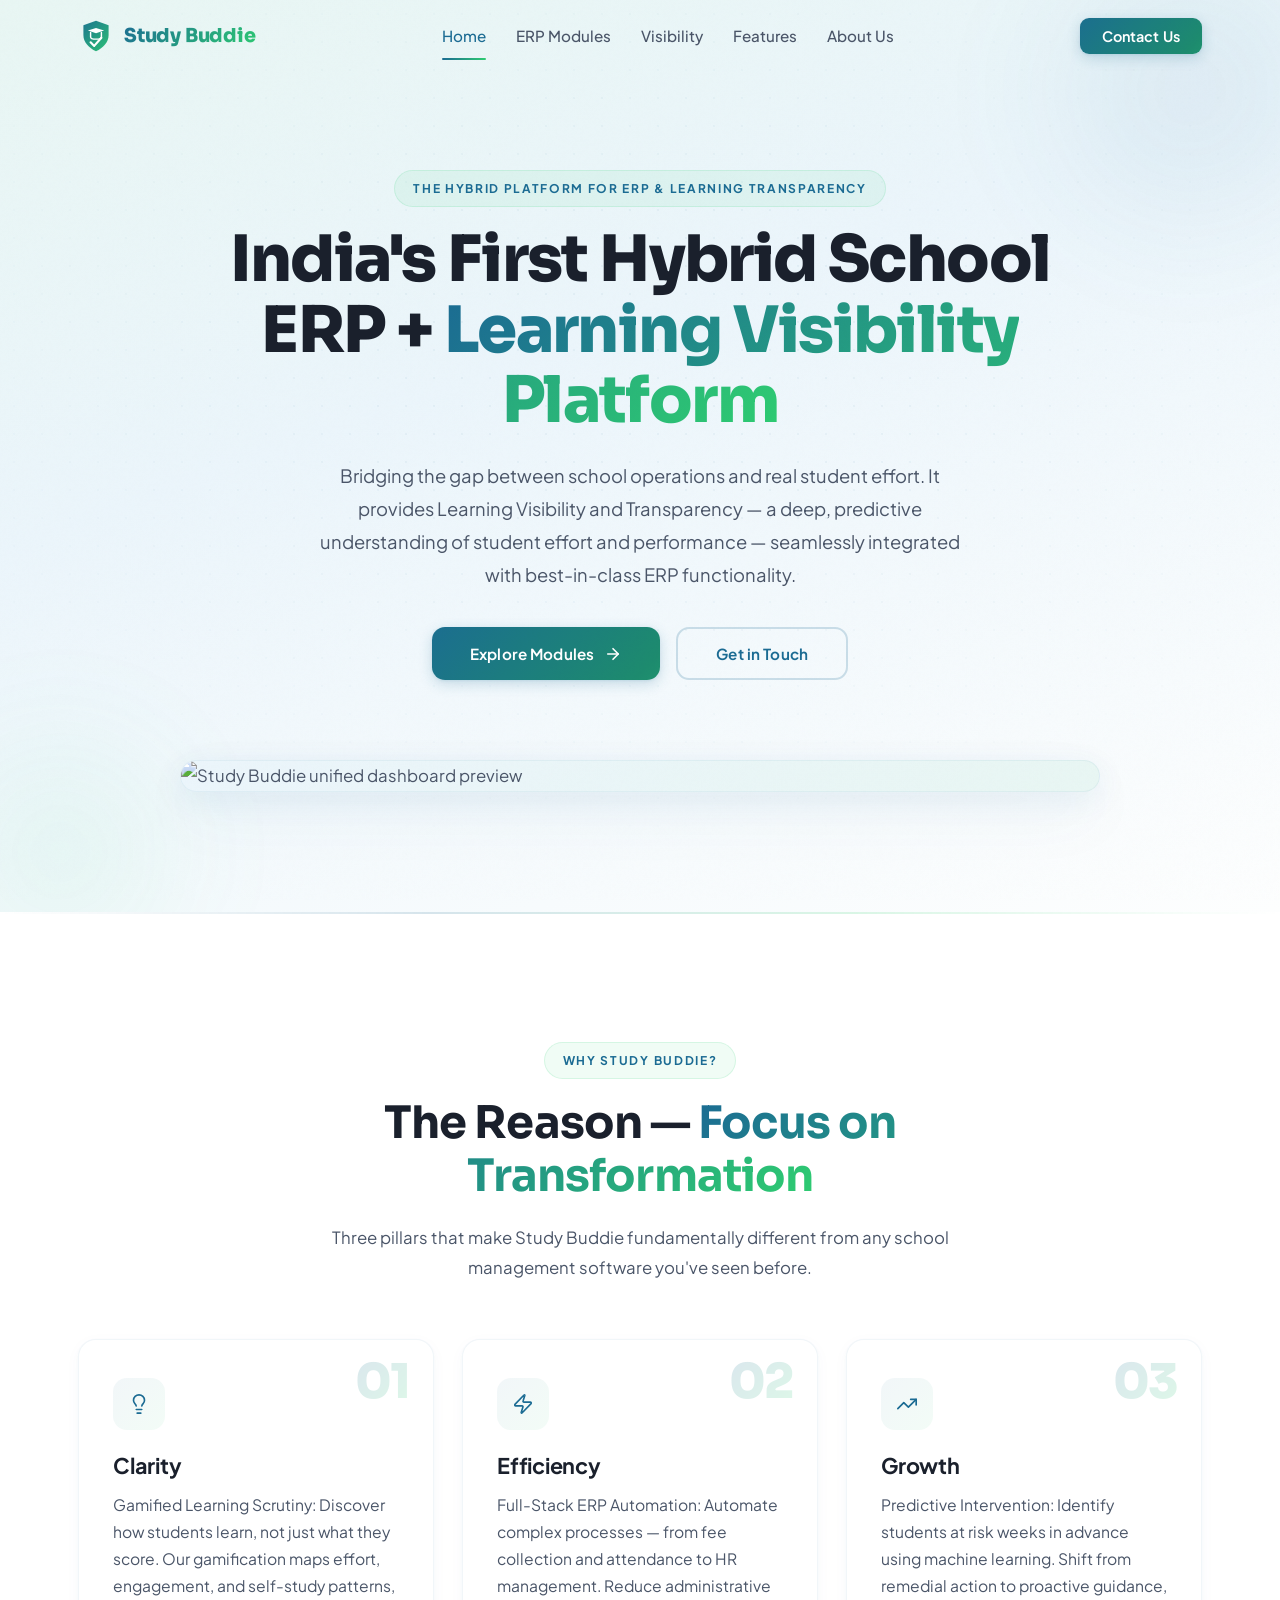
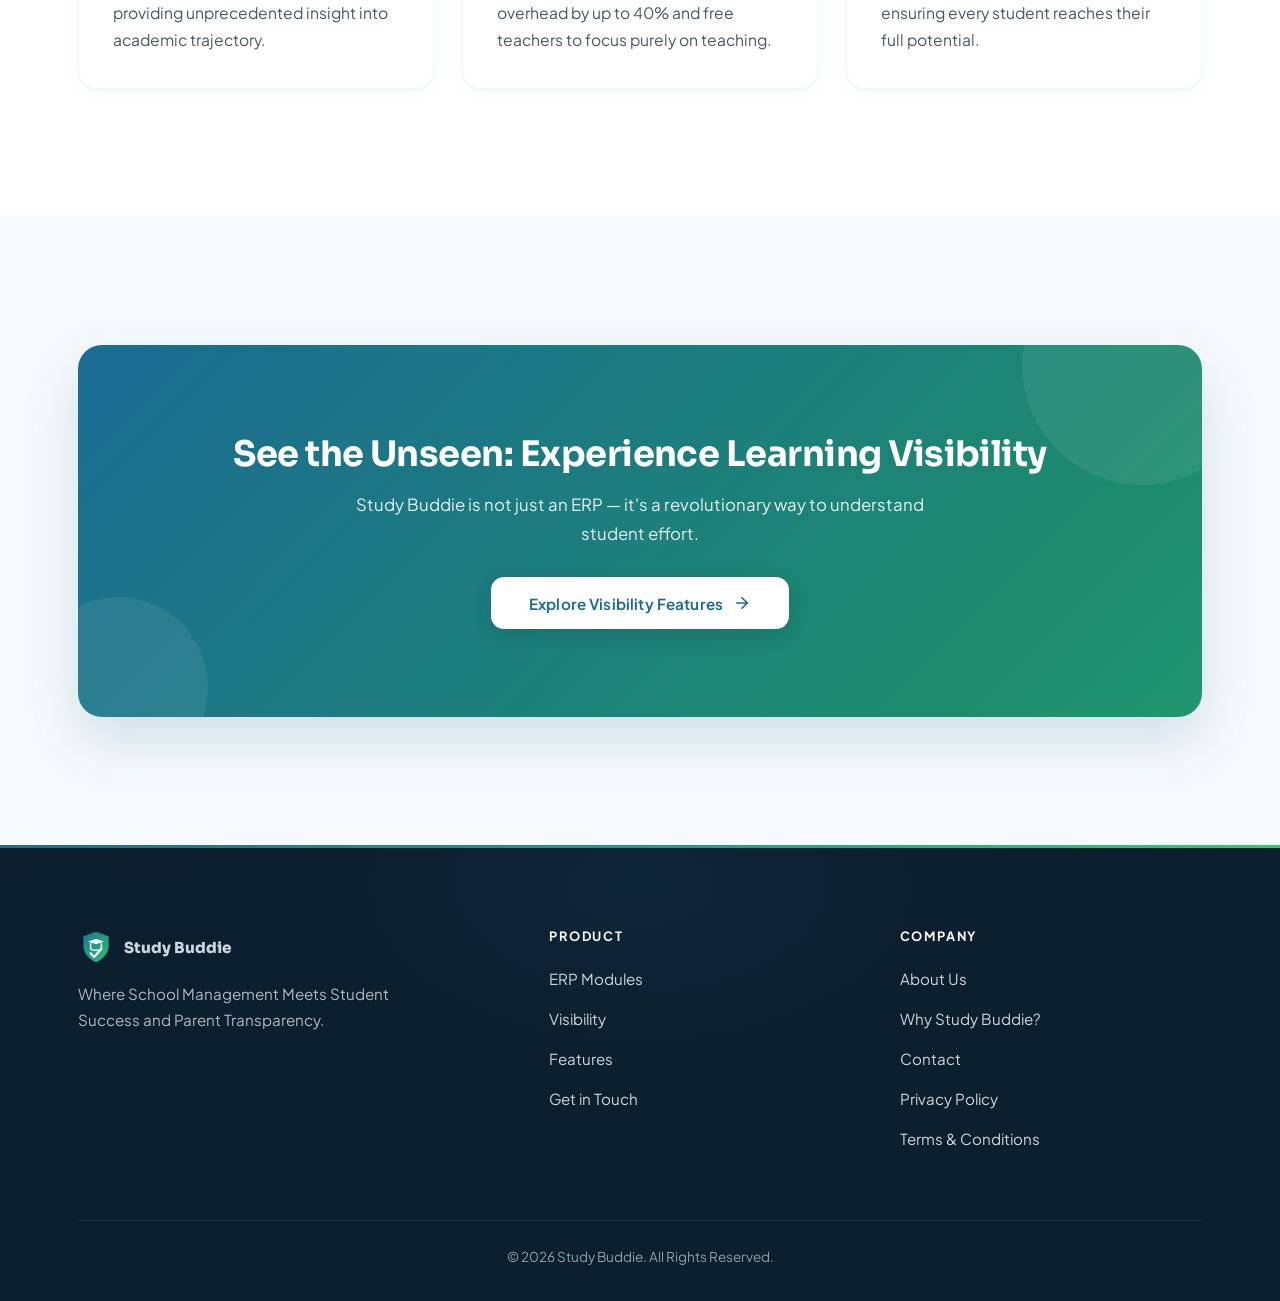
==== commit 8c77dcc4: "Terms & Conditions Added" ====
--- a/index.html
+++ b/index.html
@@ -188,6 +188,8 @@
                         <li><a href="about.html">About Us</a></li>
                         <li><a href="about.html">Why Study Buddie?</a></li>
                         <li><a href="contact.html">Contact</a></li>
+                        <li><a href="/legal.html#privacy-policy">Privacy Policy</a></li>
+                        <li><a href="/legal.html#terms-and-conditions">Terms &amp; Conditions</a></li>
                     </ul>
                 </div>
             </div>
--- a/css/style.css
+++ b/css/style.css
@@ -1,6 +1,6 @@
 /* =========================================================
-   Study Buddie — Global Stylesheet
-   Brand: Blue (#1B6B93) → Green (#2ECC71) gradient
+   Study Buddie — Global Stylesheet (Aesthetics Pass)
+   Brand: Blue (#1B6B93) -> Green (#2ECC71)
    ========================================================= */
 
 /* ---------- Reset ---------- */
@@ -24,33 +24,23 @@
     height: auto;
 }
 
-a {
-    color: inherit;
-    text-decoration: none;
-}
-
-button {
-    font-family: inherit;
-    cursor: pointer;
-    border: none;
-    background: none;
-}
-
-ul {
-    list-style: none;
-}
+a { color: inherit; text-decoration: none; }
+button { font-family: inherit; cursor: pointer; border: none; background: none; }
+ul { list-style: none; }
 
 /* ---------- Design Tokens ---------- */
 :root {
     --primary-blue: #1B6B93;
+    --primary-mid: #1D8B6E;
     --primary-green: #2ECC71;
 
-    --gradient-main: linear-gradient(135deg, #1B6B93 0%, #2ECC71 100%);
-    --gradient-subtle: linear-gradient(135deg, #1B6B93 0%, #27AE60 50%, #2ECC71 100%);
+    --gradient-main: linear-gradient(135deg, #1B6B93 0%, #1D8B6E 50%, #2ECC71 100%);
+    --gradient-line: linear-gradient(90deg, #1B6B93, #2ECC71);
     --gradient-hero: linear-gradient(160deg, #E8F6F3 0%, #EBF5FB 40%, #FDFEFE 100%);
     --gradient-glass: linear-gradient(135deg, rgba(27,107,147,0.03) 0%, rgba(46,204,113,0.03) 100%);
 
     --dark-heading: #1A202C;
+    --dark-strong: #2D3748;
     --dark-body: #4A5568;
     --muted-text: #A0AEC0;
 
@@ -58,40 +48,60 @@
     --section-bg-white: #FFFFFF;
 
     --card-bg: #FFFFFF;
-    --card-border: rgba(27, 107, 147, 0.08);
-    --card-shadow: 0 4px 24px rgba(27, 107, 147, 0.06);
-    --card-shadow-hover: 0 12px 40px rgba(27, 107, 147, 0.12);
-
-    --success-green: #2ECC71;
-    --success-green-light: rgba(46, 204, 113, 0.08);
-
-    --footer-bg: #0F2B3C;
+    --card-border: rgba(27, 107, 147, 0.06);
+    --card-border-hover: rgba(27, 107, 147, 0.12);
+    --input-bg: #FAFCFD;
+
+    --shadow-card: 0 1px 3px rgba(27,107,147,0.04), 0 4px 16px rgba(27,107,147,0.03);
+    --shadow-card-hover: 0 4px 8px rgba(27,107,147,0.04), 0 12px 40px rgba(27,107,147,0.10), 0 24px 60px rgba(27,107,147,0.04);
+    --shadow-image: 0 8px 32px rgba(27,107,147,0.08), 0 24px 64px rgba(27,107,147,0.05);
+    --shadow-image-hover: 0 12px 40px rgba(27,107,147,0.12), 0 32px 80px rgba(27,107,147,0.06);
+    --shadow-btn: 0 4px 14px rgba(27,107,147,0.20), 0 1px 3px rgba(27,107,147,0.10);
+    --shadow-btn-hover: 0 8px 28px rgba(27,107,147,0.28), 0 2px 6px rgba(27,107,147,0.12);
+
+    --success-green-light: rgba(46, 204, 113, 0.07);
+
+    --footer-bg: #0C1F2E;
     --footer-text: #CBD5E0;
 
-    --radius-card: 16px;
-    --radius-btn: 12px;
+    --radius-card: 18px;
+    --radius-btn: 13px;
     --radius-pill: 100px;
 
-    --container-w: 1200px;
+    --container-w: 1180px;
 
     --ease-out-soft: cubic-bezier(0.16, 1, 0.3, 1);
-    --ease-out-cta: cubic-bezier(0.25, 0.46, 0.45, 0.94);
+    --ease-out-cta: cubic-bezier(0.23, 1, 0.32, 1);
+    --ease-overshoot: cubic-bezier(0.34, 1.56, 0.64, 1);
 }
 
 /* ---------- Base ---------- */
 body {
     font-family: 'Plus Jakarta Sans', system-ui, -apple-system, Segoe UI, Roboto, sans-serif;
     font-size: 1.05rem;
-    line-height: 1.75;
+    line-height: 1.78;
     color: var(--dark-body);
     background: #fff;
     -webkit-font-smoothing: antialiased;
     -moz-osx-font-smoothing: grayscale;
     overflow-x: hidden;
-    animation: pageIn 0.6s ease forwards;
-}
-
-@keyframes pageIn {
+    animation: fadeIn 0.7s ease forwards;
+    position: relative;
+}
+
+/* Faint film grain across the entire page */
+body::after {
+    content: '';
+    position: fixed;
+    inset: 0;
+    background-image: url("data:image/svg+xml;utf8,%3Csvg xmlns='http://www.w3.org/2000/svg' viewBox='0 0 256 256'%3E%3Cfilter id='n'%3E%3CfeTurbulence type='fractalNoise' baseFrequency='0.9' numOctaves='4' stitchTiles='stitch'/%3E%3C/filter%3E%3Crect width='100%25' height='100%25' filter='url(%23n)' opacity='0.6'/%3E%3C/svg%3E");
+    pointer-events: none;
+    z-index: 9999;
+    opacity: 0.025;
+    mix-blend-mode: multiply;
+}
+
+@keyframes fadeIn {
     from { opacity: 0; }
     to   { opacity: 1; }
 }
@@ -99,75 +109,115 @@
 h1, h2, h3, h4, h5, h6 {
     color: var(--dark-heading);
     font-weight: 700;
-    line-height: 1.25;
+    line-height: 1.18;
+    letter-spacing: -0.01em;
 }
 
 p { margin: 0; }
 
 ::selection {
     background: rgba(27, 107, 147, 0.15);
-    color: var(--primary-blue);
-}
+    color: var(--dark-heading);
+}
+
+*:focus-visible {
+    outline: 2px solid var(--primary-blue);
+    outline-offset: 3px;
+    border-radius: 4px;
+}
+
+/* Custom scrollbar (webkit only — Firefox falls back gracefully) */
+::-webkit-scrollbar { width: 10px; height: 10px; }
+::-webkit-scrollbar-track { background: #F0F4F8; }
+::-webkit-scrollbar-thumb {
+    background: linear-gradient(180deg, #1B6B93, #2ECC71);
+    border-radius: 8px;
+    border: 2px solid #F0F4F8;
+}
+::-webkit-scrollbar-thumb:hover { border-width: 1px; }
 
 /* ---------- Layout helpers ---------- */
 .container {
     width: 100%;
     max-width: var(--container-w);
     margin: 0 auto;
-    padding: 0 24px;
+    padding: 0 28px;
 }
 
 .section {
-    padding: clamp(80px, 10vw, 140px) 0;
+    padding: clamp(80px, 10vw, 130px) 0;
     position: relative;
     overflow: hidden;
 }
 
 .section--light { background: var(--section-bg-light); }
 .section--white { background: var(--section-bg-white); }
+
+/* Soft ambient orbs for any decorated section */
+.section--decorated::before,
+.section--decorated::after {
+    content: '';
+    position: absolute;
+    border-radius: 50%;
+    pointer-events: none;
+    z-index: 0;
+    filter: blur(20px);
+}
+.section--decorated::before {
+    width: 420px; height: 420px;
+    top: -120px; right: -120px;
+    background: radial-gradient(circle, rgba(27,107,147,0.06) 0%, transparent 70%);
+}
+.section--decorated::after {
+    width: 360px; height: 360px;
+    bottom: -100px; left: -100px;
+    background: radial-gradient(circle, rgba(46,204,113,0.05) 0%, transparent 70%);
+}
+.section > .container { position: relative; z-index: 1; }
 
 .section__head {
     text-align: center;
     max-width: 720px;
-    margin: 0 auto 64px;
-}
-
+    margin: 0 auto 56px;
+    position: relative;
+    z-index: 1;
+}
 .section__head .badge { margin-bottom: 18px; }
 
 .section__title {
     font-family: 'Sora', 'Plus Jakarta Sans', sans-serif;
-    font-size: clamp(1.8rem, 3.5vw, 2.8rem);
+    font-size: clamp(2rem, 3.5vw, 3rem);
     font-weight: 700;
-    line-height: 1.25;
-    letter-spacing: -0.01em;
-    margin-bottom: 18px;
+    line-height: 1.18;
+    letter-spacing: -0.02em;
+    margin-bottom: 20px;
 }
 
 .section__subtitle {
     font-size: 1.05rem;
     color: var(--dark-body);
-    line-height: 1.75;
-    max-width: 680px;
+    line-height: 1.78;
+    max-width: 640px;
     margin: 0 auto;
 }
 
-/* Decorative blobs */
+/* Legacy .blob spans — softened to ambient orbs */
 .blob {
     position: absolute;
     border-radius: 50%;
-    filter: blur(100px);
     pointer-events: none;
     z-index: 0;
+    filter: blur(40px);
 }
 .blob--blue {
-    background: rgba(27, 107, 147, 0.18);
+    background: radial-gradient(circle, rgba(27,107,147,0.08) 0%, transparent 70%);
 }
 .blob--green {
-    background: rgba(46, 204, 113, 0.18);
-}
-.blob--tr { top: -120px; right: -120px; width: 380px; height: 380px; }
-.blob--bl { bottom: -120px; left: -120px; width: 320px; height: 320px; }
-.blob--small { width: 220px; height: 220px; }
+    background: radial-gradient(circle, rgba(46,204,113,0.07) 0%, transparent 70%);
+}
+.blob--tr { top: -120px; right: -120px; width: 420px; height: 420px; }
+.blob--bl { bottom: -120px; left: -120px; width: 360px; height: 360px; }
+.blob--small { width: 260px; height: 260px; }
 
 /* ---------- Typography helpers ---------- */
 .gradient-text {
@@ -182,7 +232,7 @@
     font-size: 0.8rem;
     font-weight: 600;
     text-transform: uppercase;
-    letter-spacing: 0.12em;
+    letter-spacing: 0.14em;
     color: var(--primary-blue);
 }
 
@@ -196,16 +246,16 @@
     font-size: 0.75rem;
     font-weight: 700;
     text-transform: uppercase;
-    letter-spacing: 0.12em;
-    padding: 6px 18px;
+    letter-spacing: 0.14em;
+    padding: 7px 18px;
     border-radius: var(--radius-pill);
-    border: 1px solid rgba(46, 204, 113, 0.2);
-    animation: glowPulse 2.6s ease-in-out infinite;
-}
-
-@keyframes glowPulse {
-    0%, 100% { box-shadow: 0 0 0 0 rgba(46, 204, 113, 0.30); }
-    50%      { box-shadow: 0 0 0 12px rgba(46, 204, 113, 0.00); }
+    border: 1px solid rgba(46, 204, 113, 0.14);
+    animation: badgePulse 3s ease-in-out infinite;
+}
+
+@keyframes badgePulse {
+    0%, 100% { box-shadow: 0 0 0 0 rgba(46, 204, 113, 0.18); }
+    50%      { box-shadow: 0 0 0 9px rgba(46, 204, 113, 0); }
 }
 
 /* ---------- Buttons ---------- */
@@ -214,70 +264,70 @@
     align-items: center;
     justify-content: center;
     gap: 10px;
-    padding: 16px 36px;
+    padding: 17px 38px;
     border-radius: var(--radius-btn);
-    font-weight: 600;
-    font-size: 1rem;
+    font-weight: 650;
+    font-size: 0.95rem;
+    letter-spacing: 0.01em;
     line-height: 1;
     cursor: pointer;
     transition: transform 0.4s var(--ease-out-cta),
                 box-shadow 0.4s var(--ease-out-cta),
                 background-position 0.6s ease,
-                color 0.3s ease;
+                color 0.3s ease,
+                border-color 0.3s ease,
+                background-color 0.3s ease;
     position: relative;
     overflow: hidden;
     white-space: nowrap;
 }
 
 .btn-primary {
-    background: linear-gradient(135deg, #1B6B93 0%, #2ECC71 100%);
+    background: linear-gradient(135deg, #1B6B93 0%, #1D8B6E 50%, #2ECC71 100%);
     background-size: 200% 200%;
     background-position: 0% 50%;
     color: #fff;
-    box-shadow: 0 4px 16px rgba(27, 107, 147, 0.25);
+    box-shadow: var(--shadow-btn);
 }
 
 .btn-primary::before {
     content: '';
     position: absolute;
     top: 0;
-    left: -120%;
-    width: 60%;
+    left: -75%;
+    width: 50%;
     height: 100%;
-    background: linear-gradient(120deg, transparent, rgba(255, 255, 255, 0.35), transparent);
+    background: linear-gradient(90deg, transparent, rgba(255,255,255,0.20), transparent);
     transform: skewX(-20deg);
     transition: left 0.7s ease;
-}
-
+    pointer-events: none;
+}
 .btn-primary:hover {
     transform: translateY(-3px);
-    box-shadow: 0 10px 32px rgba(27, 107, 147, 0.35);
+    box-shadow: var(--shadow-btn-hover);
     background-position: 100% 50%;
 }
-
-.btn-primary:hover::before { left: 130%; }
-
-.btn-primary:active { transform: translateY(-1px) scale(0.99); }
+.btn-primary:hover::before { left: 125%; }
+.btn-primary:active { transform: translateY(-1px) scale(0.98); }
 
 .btn-outline {
     background: transparent;
     color: var(--primary-blue);
-    border: 2px solid rgba(27, 107, 147, 0.25);
-}
-
+    border: 2px solid rgba(27, 107, 147, 0.20);
+}
 .btn-outline:hover {
-    background: var(--gradient-glass);
+    background: rgba(27,107,147,0.03);
     border-color: var(--primary-blue);
-    transform: translateY(-2px);
-    box-shadow: 0 6px 20px rgba(27, 107, 147, 0.10);
-}
+    transform: translateY(-3px);
+    box-shadow: 0 4px 18px rgba(27, 107, 147, 0.10);
+}
+.btn-outline:active { transform: translateY(-1px) scale(0.98); }
 
 .btn-on-grad {
     background: #fff;
     color: var(--primary-blue);
     box-shadow: 0 6px 20px rgba(0, 0, 0, 0.12);
 }
-
 .btn-on-grad:hover {
     transform: translateY(-3px) scale(1.02);
     box-shadow: 0 12px 32px rgba(0, 0, 0, 0.18);
@@ -293,7 +343,7 @@
     display: inline-flex;
     align-items: center;
     gap: 8px;
-    font-weight: 600;
+    font-weight: 650;
     background: linear-gradient(135deg, #1B6B93, #2ECC71);
     -webkit-background-clip: text;
     -webkit-text-fill-color: transparent;
@@ -307,54 +357,41 @@
 /* ---------- Reveal animations ---------- */
 .reveal {
     opacity: 0;
-    transform: translateY(40px);
-    transition: opacity 0.8s var(--ease-out-soft),
-                transform 0.8s var(--ease-out-soft);
-}
-.reveal.visible {
-    opacity: 1;
-    transform: translateY(0);
-}
+    transform: translateY(36px);
+    transition: opacity 0.9s var(--ease-out-soft),
+                transform 0.9s var(--ease-out-soft);
+}
+.reveal.visible { opacity: 1; transform: translateY(0); }
 
 .reveal-left {
     opacity: 0;
     transform: translateX(-40px);
-    transition: opacity 0.8s var(--ease-out-soft),
-                transform 0.8s var(--ease-out-soft);
-}
-.reveal-left.visible {
-    opacity: 1;
-    transform: translateX(0);
-}
+    transition: opacity 0.9s var(--ease-out-soft),
+                transform 0.9s var(--ease-out-soft);
+}
+.reveal-left.visible { opacity: 1; transform: translateX(0); }
 
 .reveal-right {
     opacity: 0;
     transform: translateX(40px);
-    transition: opacity 0.8s var(--ease-out-soft),
-                transform 0.8s var(--ease-out-soft);
-}
-.reveal-right.visible {
-    opacity: 1;
-    transform: translateX(0);
-}
+    transition: opacity 0.9s var(--ease-out-soft),
+                transform 0.9s var(--ease-out-soft);
+}
+.reveal-right.visible { opacity: 1; transform: translateX(0); }
 
 .reveal-scale {
     opacity: 0;
-    transform: scale(0.94);
-    transition: opacity 0.8s var(--ease-out-soft),
-                transform 0.8s var(--ease-out-soft);
-}
-.reveal-scale.visible {
-    opacity: 1;
-    transform: scale(1);
-}
-
-/* ---------- Float animation ---------- */
+    transform: scale(0.92);
+    transition: opacity 1s var(--ease-out-soft),
+                transform 1s var(--ease-out-soft);
+}
+.reveal-scale.visible { opacity: 1; transform: scale(1); }
+
 @keyframes float {
     0%, 100% { transform: translateY(0); }
-    50%      { transform: translateY(-14px); }
-}
-.float { animation: float 5s ease-in-out infinite; }
+    50%      { transform: translateY(-12px); }
+}
+.float { animation: float 6s ease-in-out infinite; }
 
 /* ---------- Navbar ---------- */
 .navbar {
@@ -363,15 +400,16 @@
     left: 0;
     width: 100%;
     z-index: 1000;
-    background: rgba(255, 255, 255, 0.78);
-    backdrop-filter: saturate(180%) blur(20px);
-    -webkit-backdrop-filter: saturate(180%) blur(20px);
+    background: rgba(255,255,255,0.0);
+    border-bottom: 1px solid transparent;
+    transition: background 0.4s ease, border-color 0.4s ease, box-shadow 0.4s ease, backdrop-filter 0.4s ease;
+}
+.navbar.is-scrolled {
+    background: rgba(255, 255, 255, 0.88);
+    backdrop-filter: blur(20px) saturate(180%);
+    -webkit-backdrop-filter: blur(20px) saturate(180%);
     border-bottom: 1px solid rgba(27, 107, 147, 0.06);
-    transition: box-shadow 0.3s ease, background 0.3s ease;
-}
-.navbar.is-scrolled {
-    background: rgba(255, 255, 255, 0.92);
-    box-shadow: 0 2px 20px rgba(0, 0, 0, 0.06);
+    box-shadow: 0 1px 12px rgba(0,0,0,0.03);
 }
 .nav-inner {
     display: flex;
@@ -388,15 +426,12 @@
     font-size: 1.2rem;
     letter-spacing: -0.01em;
 }
-.nav-brand .brand-mark {
-    width: 36px;
-    height: 36px;
-    flex: 0 0 36px;
-}
+.nav-brand .brand-mark { width: 36px; height: 36px; flex: 0 0 36px; }
+
 .nav-links {
     display: flex;
     align-items: center;
-    gap: 28px;
+    gap: 30px;
 }
 .nav-link {
     position: relative;
@@ -409,29 +444,19 @@
 .nav-link::after {
     content: '';
     position: absolute;
-    left: 0;
+    left: 50%; right: 50%;
     bottom: -4px;
-    width: 100%;
     height: 2px;
-    background: var(--gradient-main);
-    transform: scaleX(0);
-    transform-origin: left center;
-    transition: transform 0.35s var(--ease-out-soft);
+    background: var(--gradient-line);
     border-radius: 2px;
+    transition: left 0.35s var(--ease-out-cta), right 0.35s var(--ease-out-cta);
 }
 .nav-link:hover,
-.nav-link.is-active {
-    color: var(--primary-blue);
-}
+.nav-link.is-active { color: var(--primary-blue); }
 .nav-link:hover::after,
-.nav-link.is-active::after {
-    transform: scaleX(1);
-}
-.nav-cta {
-    padding: 10px 22px;
-    border-radius: 8px;
-    font-size: 0.9rem;
-}
+.nav-link.is-active::after { left: 0; right: 0; }
+
+.nav-cta { padding: 11px 22px; border-radius: 9px; font-size: 0.9rem; }
 
 /* Hamburger */
 .nav-toggle {
@@ -443,32 +468,32 @@
 }
 .nav-toggle span {
     position: absolute;
-    left: 9px;
-    right: 9px;
+    left: 8px;
+    right: 8px;
     height: 2px;
     background: var(--dark-heading);
     border-radius: 2px;
-    transition: transform 0.4s var(--ease-out-cta), top 0.3s ease, opacity 0.2s ease;
+    transition: transform 0.4s var(--ease-out-cta), top 0.3s ease, opacity 0.2s ease, width 0.2s ease;
 }
 .nav-toggle span:nth-child(1) { top: 13px; }
 .nav-toggle span:nth-child(2) { top: 19px; }
 .nav-toggle span:nth-child(3) { top: 25px; }
 .nav-toggle.is-open span:nth-child(1) { top: 19px; transform: rotate(45deg); }
-.nav-toggle.is-open span:nth-child(2) { opacity: 0; }
+.nav-toggle.is-open span:nth-child(2) { opacity: 0; transform: translateX(-10px); }
 .nav-toggle.is-open span:nth-child(3) { top: 19px; transform: rotate(-45deg); }
 
-/* Push content below fixed nav */
-main { padding-top: 72px; }
+main { padding-top: 0; }
 
 /* ---------- Hero ---------- */
 .hero {
     position: relative;
     background: var(--gradient-hero);
-    padding: clamp(80px, 12vw, 140px) 0 clamp(60px, 10vw, 120px);
+    padding: clamp(110px, 14vw, 170px) 0 clamp(70px, 10vw, 120px);
     overflow: hidden;
+    isolation: isolate;
 }
 .hero--full {
-    min-height: calc(100vh - 72px);
+    min-height: 100vh;
     display: flex;
     align-items: center;
 }
@@ -476,7 +501,21 @@
     min-height: 50vh;
     display: flex;
     align-items: center;
-    padding: clamp(80px, 10vw, 120px) 0 clamp(60px, 8vw, 100px);
+    padding: clamp(110px, 12vw, 150px) 0 clamp(60px, 8vw, 100px);
+}
+
+/* Faint dot grid faded toward edges */
+.hero::before {
+    content: '';
+    position: absolute;
+    inset: 0;
+    background-image: radial-gradient(circle, rgba(27,107,147,0.08) 1px, transparent 1px);
+    background-size: 28px 28px;
+    -webkit-mask-image: radial-gradient(ellipse 70% 60% at 50% 40%, black 30%, transparent 100%);
+            mask-image: radial-gradient(ellipse 70% 60% at 50% 40%, black 30%, transparent 100%);
+    pointer-events: none;
+    z-index: 0;
+    opacity: 0.6;
 }
 
 .hero-inner {
@@ -489,10 +528,10 @@
 
 .hero-title {
     font-family: 'Sora', 'Plus Jakarta Sans', sans-serif;
-    font-size: clamp(2.2rem, 5vw, 4rem);
+    font-size: clamp(2.3rem, 5vw, 4.2rem);
     font-weight: 800;
-    line-height: 1.12;
-    letter-spacing: -0.02em;
+    line-height: 1.10;
+    letter-spacing: -0.025em;
     margin: 18px 0 22px;
 }
 
@@ -500,7 +539,7 @@
     font-size: clamp(1rem, 1.6vw, 1.15rem);
     color: var(--dark-body);
     line-height: 1.8;
-    max-width: 680px;
+    max-width: 640px;
     margin: 0 auto 36px;
 }
 
@@ -515,28 +554,30 @@
     position: relative;
     z-index: 2;
     max-width: 920px;
-    margin: 72px auto 0;
+    margin: 80px auto 0;
 }
 .hero-image {
     width: 100%;
-    border-radius: var(--radius-card);
-    box-shadow: 0 24px 60px rgba(27, 107, 147, 0.16);
-    background: #fff;
-    border: 1px solid rgba(27, 107, 147, 0.06);
-}
-
+    border-radius: 20px;
+    box-shadow: var(--shadow-image);
+    background: linear-gradient(135deg, #EBF5FB, #E8F6F3);
+    border: 1px solid var(--card-border);
+}
+
+/* Hero divider */
 .hero-divider {
+    width: 100%;
     height: 2px;
-    width: 100%;
-    background: var(--gradient-main);
-    opacity: 0.2;
-}
-
-/* ---------- 3-column "Why" cards ---------- */
+    background: linear-gradient(90deg, transparent, rgba(27,107,147,0.18), rgba(46,204,113,0.18), transparent);
+}
+
+/* ---------- "Why" 3-column cards ---------- */
 .why-grid {
     display: grid;
     grid-template-columns: repeat(3, 1fr);
     gap: 28px;
+    position: relative;
+    z-index: 1;
 }
 
 .why-card {
@@ -544,29 +585,44 @@
     background: var(--card-bg);
     border: 1px solid var(--card-border);
     border-radius: var(--radius-card);
-    padding: 36px 32px 32px;
+    padding: 38px 34px 34px;
     overflow: hidden;
-    transition: transform 0.4s var(--ease-out-cta),
-                box-shadow 0.4s var(--ease-out-cta),
-                border-color 0.3s ease;
-    box-shadow: var(--card-shadow);
+    transition: transform 0.5s var(--ease-out-cta),
+                box-shadow 0.5s var(--ease-out-cta),
+                border-color 0.4s ease;
+    box-shadow: var(--shadow-card);
 }
 .why-card::before {
     content: '';
     position: absolute;
-    inset: 0 0 auto 0;
+    top: 0; left: 0; right: 0;
     height: 3px;
-    background: var(--gradient-main);
+    background: var(--gradient-line);
     transform: scaleX(0);
     transform-origin: left center;
-    transition: transform 0.45s var(--ease-out-cta);
+    transition: transform 0.5s var(--ease-out-cta);
+}
+.why-card::after {
+    content: '';
+    position: absolute;
+    top: -50%; left: -50%;
+    width: 200%; height: 200%;
+    background: linear-gradient(45deg, transparent 40%, rgba(255,255,255,0.05) 50%, transparent 60%);
+    transform: translateX(-100%);
+    transition: transform 0.9s ease;
+    pointer-events: none;
 }
 .why-card:hover {
     transform: translateY(-8px);
-    box-shadow: var(--card-shadow-hover);
+    box-shadow: var(--shadow-card-hover);
+    border-color: var(--card-border-hover);
 }
 .why-card:hover::before { transform: scaleX(1); }
-.why-card:hover .why-icon { transform: scale(1.08); }
+.why-card:hover::after { transform: translateX(100%); }
+.why-card:hover .why-icon {
+    background: linear-gradient(135deg, rgba(27,107,147,0.12), rgba(46,204,113,0.12));
+    transform: scale(1.08) rotate(-3deg);
+}
 
 .why-card .why-num {
     position: absolute;
@@ -580,7 +636,7 @@
     -webkit-background-clip: text;
     -webkit-text-fill-color: transparent;
     background-clip: text;
-    opacity: 0.18;
+    opacity: 0.16;
     letter-spacing: -0.04em;
 }
 
@@ -591,72 +647,77 @@
     align-items: center;
     justify-content: center;
     border-radius: 14px;
-    background: var(--success-green-light);
+    background: linear-gradient(135deg, rgba(27,107,147,0.06), rgba(46,204,113,0.06));
     color: var(--primary-blue);
     margin-bottom: 22px;
-    transition: transform 0.4s var(--ease-out-cta), background 0.3s ease;
-}
-.why-icon svg { width: 24px; height: 24px; }
+    transition: transform 0.4s var(--ease-out-cta), background 0.4s ease;
+}
+.why-icon svg { width: 22px; height: 22px; stroke-width: 1.8; }
 
 .why-title {
     font-size: 1.35rem;
     font-weight: 700;
-    line-height: 1.35;
+    line-height: 1.32;
     margin-bottom: 12px;
+    color: var(--dark-heading);
 }
 .why-text {
     font-size: 0.98rem;
     color: var(--dark-body);
-    line-height: 1.7;
+    line-height: 1.72;
 }
 
 /* ---------- CTA banner ---------- */
 .cta-banner {
     position: relative;
-    background: var(--gradient-main);
+    background: linear-gradient(135deg, #1B6B93 0%, #1D8B6E 40%, #2ECC71 100%);
     background-size: 200% 200%;
-    background-position: 0% 50%;
+    animation: gradientShift 9s ease-in-out infinite;
     color: #fff;
     border-radius: 24px;
-    padding: clamp(48px, 7vw, 80px) clamp(28px, 6vw, 64px);
+    padding: clamp(56px, 7vw, 88px) clamp(28px, 6vw, 72px);
     text-align: center;
     overflow: hidden;
-    transition: background-position 0.8s ease;
-}
-.cta-banner:hover { background-position: 100% 50%; }
+    cursor: default;
+    box-shadow: 0 24px 56px rgba(27,107,147,0.18);
+}
+@keyframes gradientShift {
+    0%, 100% { background-position: 0% 50%; }
+    50%      { background-position: 100% 50%; }
+}
 
 .cta-banner::before,
 .cta-banner::after {
     content: '';
     position: absolute;
     border-radius: 50%;
-    background: rgba(255, 255, 255, 0.08);
+    background: rgba(255,255,255,0.07);
     pointer-events: none;
-    animation: float 9s ease-in-out infinite;
+    animation: float 11s ease-in-out infinite;
 }
 .cta-banner::before {
-    width: 220px; height: 220px;
-    top: -90px; right: -60px;
+    width: 240px; height: 240px;
+    top: -100px; right: -60px;
 }
 .cta-banner::after {
-    width: 160px; height: 160px;
-    bottom: -50px; left: -40px;
-    animation-delay: -3s;
+    width: 180px; height: 180px;
+    bottom: -60px; left: -50px;
+    animation-delay: -4s;
 }
 
 .cta-banner h2 {
     color: #fff;
     font-family: 'Sora', sans-serif;
-    font-size: clamp(1.6rem, 3vw, 2.1rem);
+    font-size: clamp(1.6rem, 3vw, 2.2rem);
     font-weight: 700;
     line-height: 1.2;
-    letter-spacing: -0.01em;
+    letter-spacing: -0.015em;
     margin-bottom: 14px;
     position: relative;
     z-index: 2;
 }
 .cta-banner p {
-    color: rgba(255, 255, 255, 0.88);
+    color: rgba(255,255,255,0.90);
     max-width: 580px;
     margin: 0 auto 28px;
     position: relative;
@@ -676,8 +737,10 @@
 .module-grid {
     display: grid;
     grid-template-columns: 1fr 1fr;
-    gap: 60px;
-    align-items: center;
+    gap: 64px;
+    align-items: center;
+    position: relative;
+    z-index: 1;
 }
 .module--reverse .module-grid {
     grid-template-areas: "text image";
@@ -685,44 +748,60 @@
 .module--reverse .module-grid .module-text { grid-area: text; }
 .module--reverse .module-grid .module-image { grid-area: image; }
 
+/* Image with ghost frame parallax decoration */
 .module-image {
     position: relative;
-    border-radius: var(--radius-card);
-    overflow: hidden;
-    box-shadow: 0 16px 48px rgba(27, 107, 147, 0.10);
-    background: #fff;
-    border: 1px solid rgba(27, 107, 147, 0.06);
-    transition: transform 0.5s var(--ease-out-cta);
-}
-.module-image:hover { transform: scale(1.02); }
+    border-radius: 20px;
+    overflow: visible;
+    transition: transform 0.6s var(--ease-out-cta);
+}
+.module-image::after {
+    content: '';
+    position: absolute;
+    top: 16px; left: 16px; right: -16px; bottom: -16px;
+    border-radius: 22px;
+    border: 2px solid rgba(27,107,147,0.06);
+    z-index: 0;
+    pointer-events: none;
+}
 .module-image img {
+    position: relative;
+    z-index: 1;
     width: 100%;
     height: 100%;
     object-fit: cover;
     aspect-ratio: 4 / 3;
+    border-radius: 20px;
+    box-shadow: var(--shadow-image);
+    border: 1px solid var(--card-border);
+    background: linear-gradient(135deg, #EBF5FB, #E8F6F3);
+    transition: transform 0.6s var(--ease-out-cta), box-shadow 0.6s var(--ease-out-cta);
+}
+.module-image:hover img {
+    transform: scale(1.02) translateY(-4px);
+    box-shadow: var(--shadow-image-hover);
 }
 
 .module-text {
     position: relative;
     padding: 8px 0;
 }
-
 .module-text .badge { margin-bottom: 18px; }
 
 .module-title {
     font-family: 'Sora', sans-serif;
-    font-size: clamp(1.5rem, 2.6vw, 2rem);
+    font-size: clamp(1.6rem, 2.6vw, 2.1rem);
     font-weight: 700;
-    line-height: 1.25;
-    letter-spacing: -0.01em;
-    margin-bottom: 16px;
+    line-height: 1.2;
+    letter-spacing: -0.02em;
+    margin-bottom: 18px;
 }
 
 .module-desc {
     color: var(--dark-body);
     font-size: 1rem;
-    line-height: 1.8;
-    margin-bottom: 24px;
+    line-height: 1.78;
+    margin-bottom: 26px;
 }
 
 .feature-list {
@@ -732,10 +811,10 @@
     display: flex;
     gap: 14px;
     align-items: flex-start;
-    padding: 7px 0;
+    padding: 8px 0;
     font-size: 0.97rem;
     font-weight: 500;
-    color: var(--dark-heading);
+    color: var(--dark-strong);
     line-height: 1.6;
 }
 .feature-list .check {
@@ -744,39 +823,50 @@
     height: 24px;
     border-radius: 50%;
     background: var(--success-green-light);
-    color: var(--success-green);
+    color: var(--primary-green);
     display: inline-flex;
     align-items: center;
     justify-content: center;
     margin-top: 2px;
+    transition: transform 0.45s var(--ease-overshoot), background 0.3s ease;
 }
 .feature-list .check svg { width: 14px; height: 14px; stroke-width: 3; }
-
+.feature-list li.visible .check { animation: checkPop 0.6s var(--ease-overshoot) both; }
+@keyframes checkPop {
+    0%   { opacity: 0; transform: scale(0.5); }
+    70%  { transform: scale(1.18); }
+    100% { opacity: 1; transform: scale(1); }
+}
+
+/* Watermark numbers (visibility page) */
 .module--watermark { position: relative; }
 .module-watermark {
     position: absolute;
-    top: -10px;
+    top: -28px;
     right: 0;
     font-family: 'Sora', sans-serif;
-    font-size: 8rem;
+    font-size: clamp(5rem, 10vw, 9rem);
     font-weight: 800;
     line-height: 1;
     background: linear-gradient(135deg, #1B6B93, #2ECC71);
     -webkit-background-clip: text;
     -webkit-text-fill-color: transparent;
     background-clip: text;
-    opacity: 0.06;
+    opacity: 0.04;
     pointer-events: none;
+    user-select: none;
     letter-spacing: -0.05em;
     z-index: 0;
 }
-.module-text > * { position: relative; z-index: 1; }
-
-/* ---------- Features grid ---------- */
+.module-text > *:not(.module-watermark) { position: relative; z-index: 1; }
+
+/* ---------- Features grid (3x3) ---------- */
 .features-grid {
     display: grid;
     grid-template-columns: repeat(3, 1fr);
     gap: 28px;
+    position: relative;
+    z-index: 1;
 }
 
 .feature-card {
@@ -784,18 +874,33 @@
     background: var(--card-bg);
     border: 1px solid var(--card-border);
     border-radius: var(--radius-card);
-    padding: 36px 28px 32px;
-    transition: transform 0.4s var(--ease-out-cta),
-                box-shadow 0.4s var(--ease-out-cta);
-    box-shadow: var(--card-shadow);
+    padding: 38px 28px 32px;
+    overflow: hidden;
+    transition: transform 0.5s var(--ease-out-cta),
+                box-shadow 0.5s var(--ease-out-cta),
+                border-color 0.4s ease;
+    box-shadow: var(--shadow-card);
+}
+.feature-card::before {
+    content: '';
+    position: absolute;
+    top: 0; left: 0; right: 0;
+    height: 3px;
+    background: var(--gradient-line);
+    transform: scaleX(0);
+    transform-origin: left center;
+    transition: transform 0.5s var(--ease-out-cta);
 }
 .feature-card:hover {
     transform: translateY(-6px);
-    box-shadow: var(--card-shadow-hover);
-}
+    box-shadow: var(--shadow-card-hover);
+    border-color: var(--card-border-hover);
+}
+.feature-card:hover::before { transform: scaleX(1); }
 .feature-card:hover .feature-icon {
     background: var(--gradient-main);
     color: #fff;
+    transform: scale(1.08) rotate(-3deg);
 }
 
 .feature-icon {
@@ -810,21 +915,22 @@
     margin-bottom: 22px;
     transition: background 0.4s ease, color 0.4s ease, transform 0.4s var(--ease-out-cta);
 }
-.feature-icon svg { width: 24px; height: 24px; }
+.feature-icon svg { width: 24px; height: 24px; stroke-width: 1.8; }
 
 .feature-card h3 {
-    font-size: 1.15rem;
+    font-size: 1.18rem;
     font-weight: 700;
     margin-bottom: 10px;
-    line-height: 1.35;
+    line-height: 1.3;
+    color: var(--dark-heading);
 }
 .feature-card p {
-    font-size: 0.92rem;
+    font-size: 0.93rem;
     color: var(--dark-body);
-    line-height: 1.7;
-}
-
-/* ---------- About ---------- */
+    line-height: 1.72;
+}
+
+/* ---------- About narrative ---------- */
 .story {
     max-width: 800px;
     margin: 0 auto;
@@ -834,23 +940,23 @@
 .story::before {
     content: '\201C';
     position: absolute;
-    top: -80px;
+    top: -90px;
     left: -30px;
     font-family: 'Sora', serif;
-    font-size: 12rem;
+    font-size: 13rem;
     line-height: 1;
     background: linear-gradient(135deg, #1B6B93, #2ECC71);
     -webkit-background-clip: text;
     -webkit-text-fill-color: transparent;
     background-clip: text;
-    opacity: 0.08;
+    opacity: 0.07;
     pointer-events: none;
 }
 .story p {
     font-size: 1.1rem;
-    line-height: 1.85;
+    line-height: 1.9;
     color: var(--dark-body);
-    margin-bottom: 22px;
+    margin-bottom: 24px;
     position: relative;
     z-index: 1;
 }
@@ -859,15 +965,18 @@
     display: grid;
     grid-template-columns: 1fr 1fr;
     gap: 28px;
+    position: relative;
+    z-index: 1;
 }
 .mv-card {
     background: var(--card-bg);
     border: 1px solid var(--card-border);
     border-radius: var(--radius-card);
-    padding: 36px;
-    box-shadow: var(--card-shadow);
-    position: relative;
-    transition: transform 0.4s var(--ease-out-cta), box-shadow 0.4s var(--ease-out-cta);
+    padding: 38px;
+    box-shadow: var(--shadow-card);
+    position: relative;
+    overflow: hidden;
+    transition: transform 0.5s var(--ease-out-cta), box-shadow 0.5s var(--ease-out-cta);
 }
 .mv-card::before {
     content: '';
@@ -881,9 +990,9 @@
 .mv-card--vision::before  { background: var(--primary-green); }
 .mv-card:hover {
     transform: translateY(-6px);
-    box-shadow: var(--card-shadow-hover);
-}
-.mv-card:hover::before { background: var(--gradient-main); }
+    box-shadow: var(--shadow-card-hover);
+}
+.mv-card:hover::before { background: var(--gradient-line); }
 
 .mv-icon {
     width: 48px;
@@ -896,12 +1005,12 @@
     color: var(--primary-blue);
     margin-bottom: 18px;
 }
-.mv-icon svg { width: 22px; height: 22px; }
+.mv-icon svg { width: 22px; height: 22px; stroke-width: 1.8; }
 .mv-label {
     font-size: 0.78rem;
     font-weight: 700;
     text-transform: uppercase;
-    letter-spacing: 0.12em;
+    letter-spacing: 0.14em;
     color: var(--primary-blue);
     margin-bottom: 8px;
 }
@@ -910,35 +1019,46 @@
     font-size: 1.4rem;
     font-weight: 700;
     margin-bottom: 12px;
+    color: var(--dark-heading);
 }
 .mv-card p {
     font-size: 0.98rem;
     color: var(--dark-body);
-    line-height: 1.75;
-}
-
+    line-height: 1.78;
+}
+
+/* Founder */
 .founder {
     text-align: center;
     max-width: 480px;
     margin: 0 auto;
+    position: relative;
+    z-index: 1;
 }
 .founder-photo {
-    width: 160px;
-    height: 160px;
+    width: 170px;
+    height: 170px;
     margin: 0 auto 24px;
     border-radius: 50%;
+    border: 4px solid transparent;
+    background:
+        linear-gradient(#fff, #fff) padding-box,
+        linear-gradient(135deg, #1B6B93, #2ECC71) border-box;
+    box-shadow: 0 8px 32px rgba(27,107,147,0.12);
     overflow: hidden;
-    padding: 4px;
-    background: var(--gradient-main);
-    box-shadow: 0 8px 32px rgba(27, 107, 147, 0.18);
+    transition: transform 0.5s ease, box-shadow 0.5s ease;
 }
 .founder-photo img {
     width: 100%;
     height: 100%;
     object-fit: cover;
     border-radius: 50%;
-    background: #fff;
-}
+}
+.founder-photo:hover {
+    transform: scale(1.05);
+    box-shadow: 0 12px 48px rgba(27,107,147,0.18);
+}
+
 .founder-name {
     font-family: 'Sora', sans-serif;
     font-size: 1.5rem;
@@ -952,7 +1072,7 @@
 }
 .founder-quote {
     font-style: italic;
-    font-size: 1.05rem;
+    font-size: 1.08rem;
     background: linear-gradient(135deg, #1B6B93, #2ECC71);
     -webkit-background-clip: text;
     -webkit-text-fill-color: transparent;
@@ -963,16 +1083,17 @@
     display: inline-flex;
     align-items: center;
     justify-content: center;
-    width: 40px;
-    height: 40px;
+    width: 42px;
+    height: 42px;
     border-radius: 50%;
     background: var(--gradient-main);
     color: #fff;
     transition: transform 0.3s ease, box-shadow 0.3s ease;
+    box-shadow: 0 6px 18px rgba(27,107,147,0.20);
 }
 .founder-social:hover {
     transform: scale(1.1);
-    box-shadow: 0 8px 24px rgba(27, 107, 147, 0.28);
+    box-shadow: 0 10px 28px rgba(27,107,147,0.30);
 }
 .founder-social svg { width: 18px; height: 18px; }
 
@@ -982,14 +1103,16 @@
     grid-template-columns: 1.15fr 0.85fr;
     gap: 36px;
     align-items: start;
+    position: relative;
+    z-index: 1;
 }
 
 .contact-card {
     background: #fff;
     border: 1px solid var(--card-border);
     border-radius: var(--radius-card);
-    padding: 40px;
-    box-shadow: var(--card-shadow);
+    padding: 42px;
+    box-shadow: var(--shadow-card);
 }
 
 .contact-card h3 {
@@ -1007,23 +1130,23 @@
 .field { margin-bottom: 18px; }
 .field label {
     display: block;
-    font-size: 0.85rem;
-    font-weight: 600;
-    color: var(--dark-heading);
+    font-size: 0.82rem;
+    font-weight: 650;
+    color: var(--dark-strong);
     margin-bottom: 8px;
-    letter-spacing: 0.01em;
+    letter-spacing: 0.02em;
 }
 .input,
 .textarea {
     width: 100%;
-    padding: 15px 18px;
-    border: 2px solid rgba(27, 107, 147, 0.10);
-    border-radius: 12px;
+    padding: 16px 20px;
+    border: 2px solid rgba(27, 107, 147, 0.08);
+    border-radius: 13px;
     font-family: inherit;
     font-size: 1rem;
     color: var(--dark-heading);
-    background: #fff;
-    transition: border-color 0.25s ease, box-shadow 0.25s ease, background 0.25s ease;
+    background: var(--input-bg);
+    transition: border-color 0.3s ease, box-shadow 0.3s ease, background 0.3s ease;
 }
 .textarea {
     min-height: 140px;
@@ -1031,18 +1154,19 @@
     line-height: 1.6;
 }
 .input::placeholder,
-.textarea::placeholder { color: var(--muted-text); }
+.textarea::placeholder { color: var(--muted-text); font-weight: 400; }
 .input:focus,
 .textarea:focus {
     outline: none;
     border-color: var(--primary-blue);
-    box-shadow: 0 0 0 4px rgba(27, 107, 147, 0.08);
+    background: #fff;
+    box-shadow: 0 0 0 4px rgba(27, 107, 147, 0.06), 0 2px 8px rgba(27, 107, 147, 0.04);
 }
 
 .form-status {
     margin-top: 12px;
     font-size: 0.9rem;
-    color: var(--success-green);
+    color: var(--primary-green);
     min-height: 1.2em;
 }
 
@@ -1050,14 +1174,27 @@
     background: var(--gradient-hero);
     border: 1px solid var(--card-border);
     border-radius: var(--radius-card);
-    padding: 40px;
-    box-shadow: var(--card-shadow);
+    padding: 42px;
+    box-shadow: var(--shadow-card);
+    position: relative;
+    overflow: hidden;
+}
+.info-card::before {
+    content: '';
+    position: absolute;
+    top: -120px; right: -100px;
+    width: 240px; height: 240px;
+    background: radial-gradient(circle, rgba(27,107,147,0.06) 0%, transparent 70%);
+    border-radius: 50%;
+    pointer-events: none;
 }
 .info-card h3 {
     font-family: 'Sora', sans-serif;
     font-size: 1.4rem;
     font-weight: 700;
     margin-bottom: 28px;
+    position: relative;
+    z-index: 1;
 }
 
 .info-item {
@@ -1066,6 +1203,8 @@
     align-items: flex-start;
     padding: 14px 0;
     border-bottom: 1px solid rgba(27, 107, 147, 0.08);
+    position: relative;
+    z-index: 1;
 }
 .info-item:last-child { border-bottom: none; }
 
@@ -1079,15 +1218,15 @@
     display: inline-flex;
     align-items: center;
     justify-content: center;
-    box-shadow: 0 6px 18px rgba(27, 107, 147, 0.20);
-}
-.info-ico svg { width: 20px; height: 20px; }
+    box-shadow: 0 6px 18px rgba(27,107,147,0.20);
+}
+.info-ico svg { width: 20px; height: 20px; stroke-width: 1.9; }
 
 .info-label {
-    font-size: 0.78rem;
+    font-size: 0.76rem;
     font-weight: 700;
     text-transform: uppercase;
-    letter-spacing: 0.10em;
+    letter-spacing: 0.12em;
     color: var(--muted-text);
     margin-bottom: 4px;
 }
@@ -1104,22 +1243,35 @@
 .footer {
     background: var(--footer-bg);
     color: var(--footer-text);
-    padding: 80px 0 28px;
+    padding: 84px 0 32px;
     position: relative;
     overflow: hidden;
 }
+/* Animated brand gradient ribbon at the very top */
 .footer::before {
     content: '';
     position: absolute;
-    top: -120px;
-    left: -120px;
-    width: 320px;
-    height: 320px;
-    background: rgba(27, 107, 147, 0.35);
-    border-radius: 50%;
-    filter: blur(120px);
+    top: 0; left: 0; right: 0;
+    height: 3px;
+    background: linear-gradient(90deg, #1B6B93, #2ECC71, #1B6B93);
+    background-size: 200% 100%;
+    animation: gradientSlide 6s linear infinite;
+}
+@keyframes gradientSlide {
+    0%   { background-position: 0% 0%; }
+    100% { background-position: 200% 0%; }
+}
+/* Ambient glow centered above the footer interior */
+.footer::after {
+    content: '';
+    position: absolute;
+    top: -120px; left: 50%;
+    transform: translateX(-50%);
+    width: 560px; height: 320px;
+    background: radial-gradient(ellipse, rgba(27,107,147,0.10) 0%, transparent 70%);
     pointer-events: none;
 }
+
 .footer-grid {
     display: grid;
     grid-template-columns: 1.4fr 1fr 1fr;
@@ -1152,7 +1304,7 @@
     font-size: 0.8rem;
     font-weight: 700;
     text-transform: uppercase;
-    letter-spacing: 0.12em;
+    letter-spacing: 0.14em;
     margin-bottom: 20px;
 }
 .footer-col ul li { margin-bottom: 10px; }
@@ -1164,13 +1316,30 @@
 .footer-col a:hover { color: #fff; }
 
 .footer-bottom {
-    border-top: 1px solid rgba(255, 255, 255, 0.08);
+    border-top: 1px solid rgba(255,255,255,0.08);
     padding-top: 24px;
     text-align: center;
     font-size: 0.85rem;
-    color: rgba(203, 213, 224, 0.7);
+    color: rgba(203,213,224,0.7);
     position: relative;
     z-index: 1;
+}
+
+/* ---------- Touch device gating: drop hover translates ---------- */
+@media (hover: none) {
+    .why-card:hover,
+    .feature-card:hover,
+    .mv-card:hover,
+    .module-image:hover img,
+    .btn-primary:hover,
+    .btn-outline:hover,
+    .btn-on-grad:hover {
+        transform: none;
+    }
+    .btn:active,
+    .why-card:active,
+    .feature-card:active,
+    .mv-card:active { transform: scale(0.98); }
 }
 
 /* ---------- Responsive ---------- */
@@ -1181,16 +1350,15 @@
     }
     .module-grid {
         grid-template-columns: 1fr;
-        gap: 40px;
+        gap: 44px;
     }
     .module--reverse .module-grid {
         grid-template-areas: none;
     }
     .module--reverse .module-grid .module-text,
-    .module--reverse .module-grid .module-image {
-        grid-area: auto;
-    }
+    .module--reverse .module-grid .module-image { grid-area: auto; }
     .module--reverse .module-image { order: -1; }
+    .module-image::after { display: none; }
     .footer-grid {
         grid-template-columns: 1fr 1fr;
         gap: 36px;
@@ -1202,17 +1370,19 @@
 }
 
 @media (max-width: 768px) {
+    .container { padding: 0 20px; }
+
     .nav-links {
         position: fixed;
         top: 0; left: 0;
         width: 100%;
         height: 100vh;
-        background: rgba(255, 255, 255, 0.96);
-        backdrop-filter: blur(20px);
-        -webkit-backdrop-filter: blur(20px);
+        background: rgba(255,255,255,0.95);
+        backdrop-filter: blur(24px);
+        -webkit-backdrop-filter: blur(24px);
         flex-direction: column;
         justify-content: center;
-        gap: 28px;
+        gap: 30px;
         transform: translateY(-100%);
         opacity: 0;
         pointer-events: none;
@@ -1225,21 +1395,18 @@
         pointer-events: auto;
     }
     .nav-links .nav-link {
-        font-size: 1.4rem;
-        font-weight: 600;
+        font-size: 1.5rem;
+        font-weight: 700;
         opacity: 0;
-        transform: translateY(12px);
+        transform: translateY(14px);
         transition: opacity 0.5s ease, transform 0.5s ease;
     }
-    .nav-links.is-open .nav-link {
-        opacity: 1;
-        transform: translateY(0);
-    }
+    .nav-links.is-open .nav-link { opacity: 1; transform: translateY(0); }
     .nav-links.is-open .nav-link:nth-child(1) { transition-delay: 0.10s; }
-    .nav-links.is-open .nav-link:nth-child(2) { transition-delay: 0.16s; }
-    .nav-links.is-open .nav-link:nth-child(3) { transition-delay: 0.22s; }
-    .nav-links.is-open .nav-link:nth-child(4) { transition-delay: 0.28s; }
-    .nav-links.is-open .nav-link:nth-child(5) { transition-delay: 0.34s; }
+    .nav-links.is-open .nav-link:nth-child(2) { transition-delay: 0.18s; }
+    .nav-links.is-open .nav-link:nth-child(3) { transition-delay: 0.26s; }
+    .nav-links.is-open .nav-link:nth-child(4) { transition-delay: 0.34s; }
+    .nav-links.is-open .nav-link:nth-child(5) { transition-delay: 0.42s; }
     .nav-cta { display: none; }
     .nav-toggle { display: block; }
 
@@ -1247,6 +1414,7 @@
     .features-grid,
     .mv-grid {
         grid-template-columns: 1fr;
+        gap: 20px;
     }
 
     .footer-grid {
@@ -1257,24 +1425,26 @@
     .footer-tag { margin: 0 auto; }
     .footer-brand { justify-content: center; }
 
-    .section { padding: 70px 0; }
-    .section__head { margin-bottom: 44px; }
+    .section { padding: 64px 0; }
+    .section__head { margin-bottom: 40px; }
 
     .hero-actions { gap: 12px; flex-direction: column; width: 100%; }
-    .hero-actions .btn { width: 100%; }
+    .hero-actions .btn { width: 100%; min-height: 48px; }
 
     .module-grid { gap: 32px; }
-    .module-watermark { font-size: 5rem; }
+    .module-watermark { font-size: 4.5rem; top: -16px; }
+
+    .blob--tr, .blob--bl,
+    .section--decorated::before,
+    .section--decorated::after { width: 220px; height: 220px; }
 
     .why-card,
     .feature-card,
     .mv-card,
     .contact-card,
-    .info-card {
-        padding: 28px 22px;
-    }
-
-    .cta-banner { padding: 48px 22px; border-radius: 18px; }
+    .info-card { padding: 28px 22px; }
+
+    .cta-banner { padding: 48px 24px; border-radius: 18px; }
 }
 
 @media (prefers-reduced-motion: reduce) {
@@ -1293,5 +1463,7 @@
         opacity: 1 !important;
         transform: none !important;
     }
-    .float { animation: none !important; }
-}
+    .float,
+    .cta-banner,
+    .footer::before { animation: none !important; }
+}
